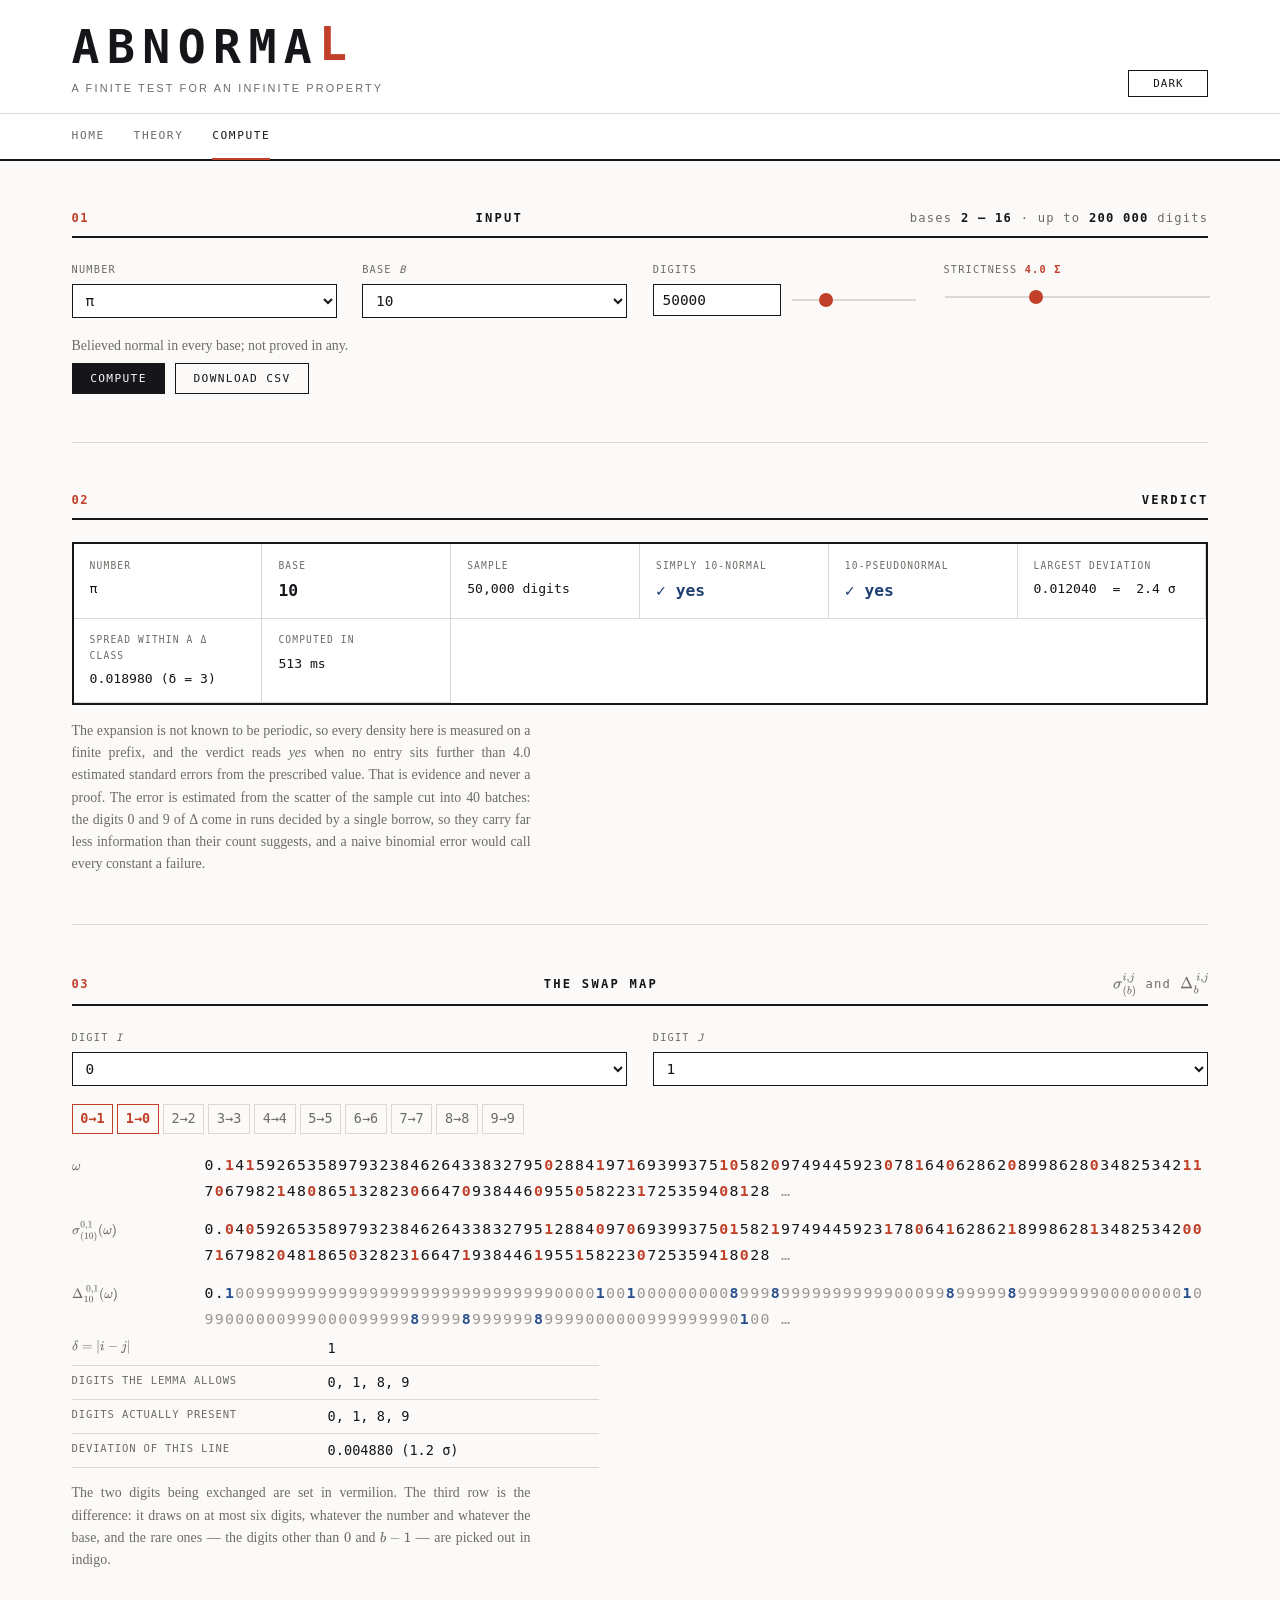
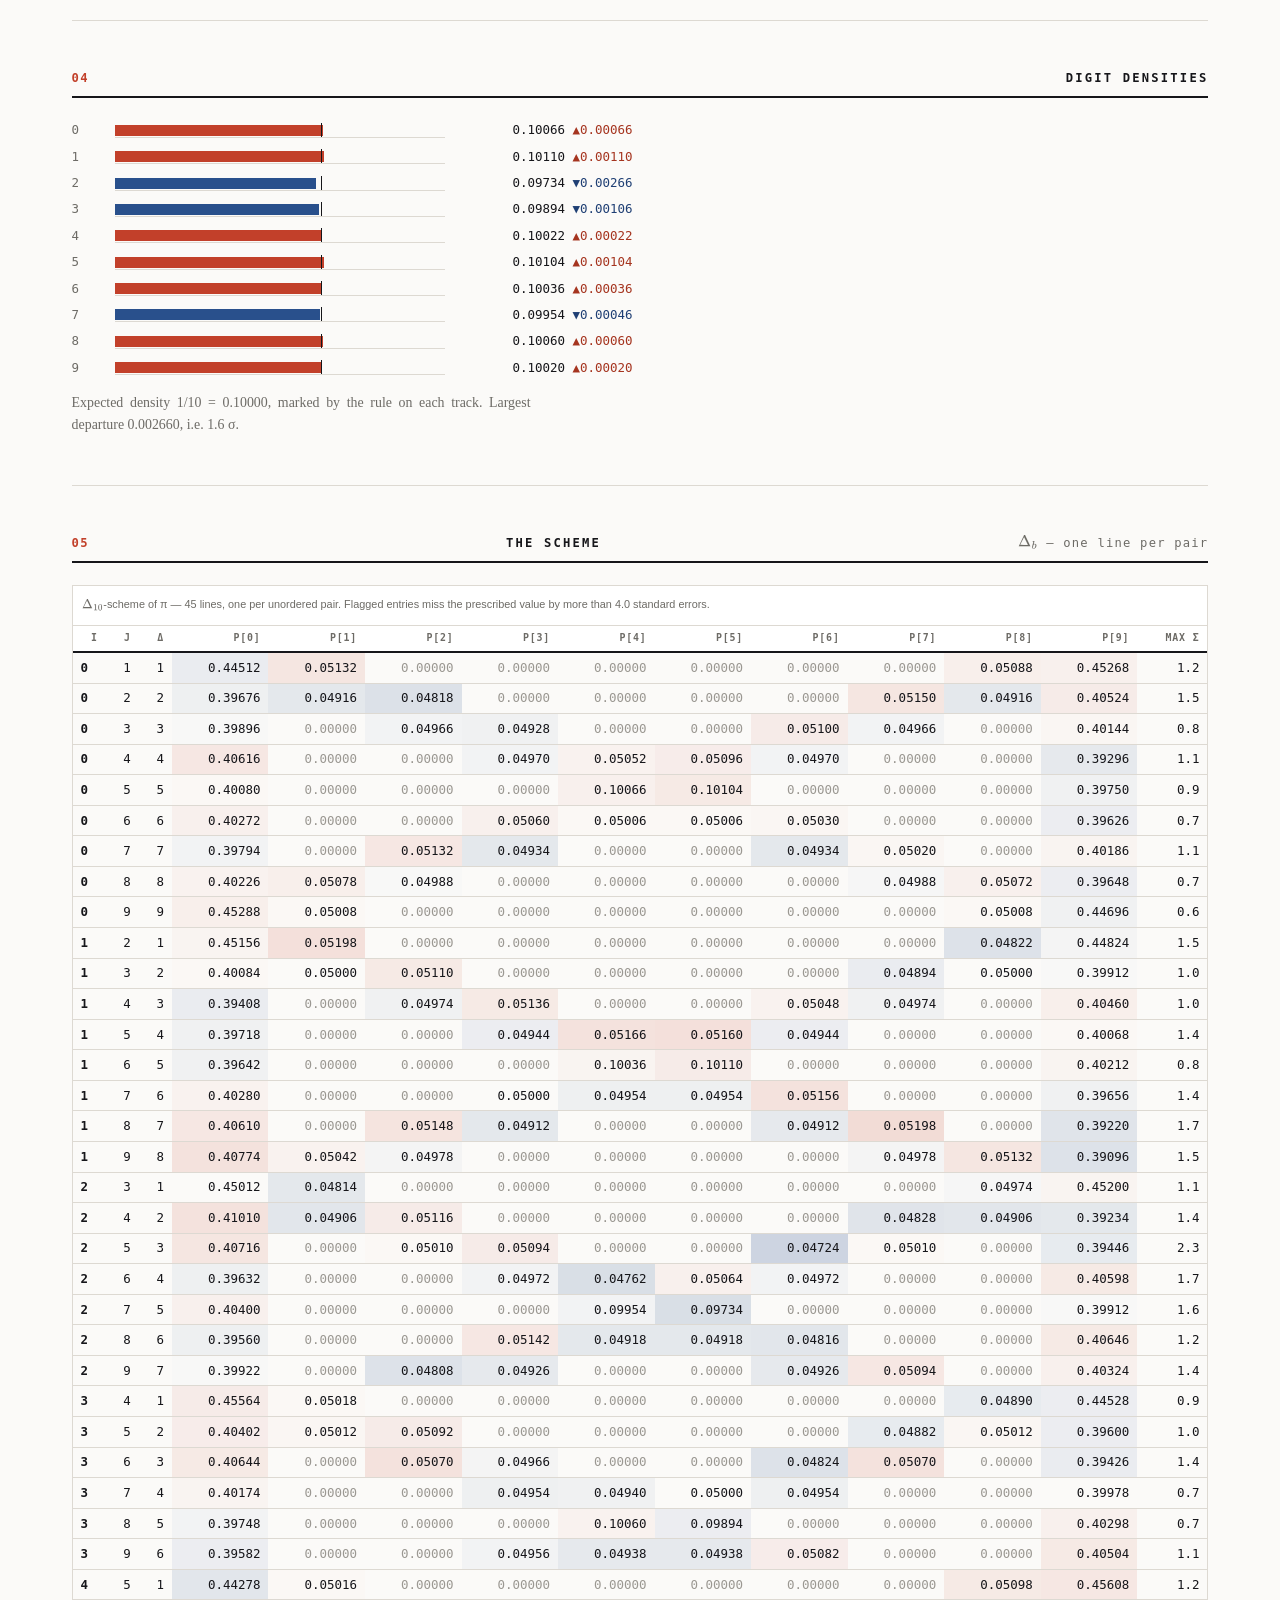
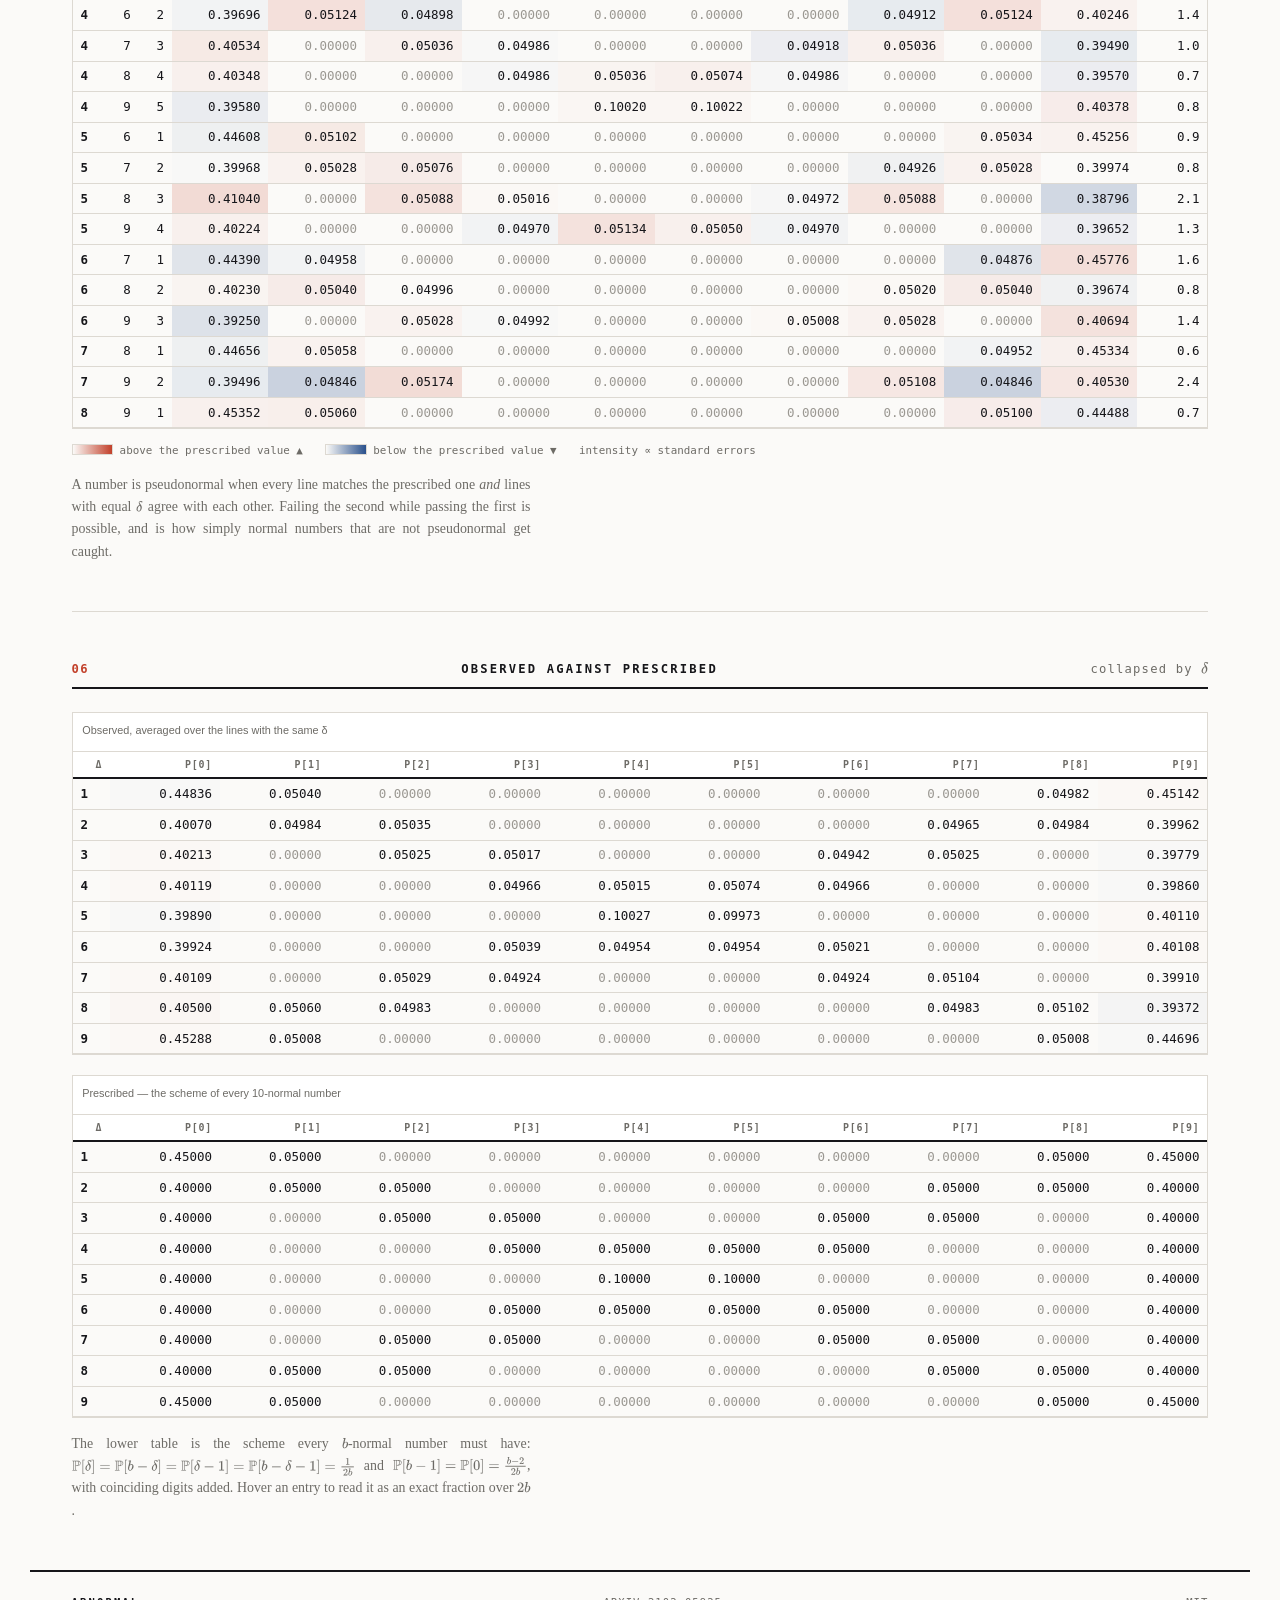
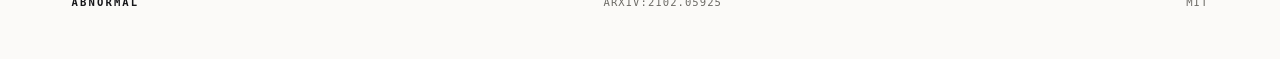
==== compute.html @ 96e655c1 "ABNORMAL: pseudonormality calculator" ====
<!doctype html>
<html lang="en" data-theme="light">
<head>
<meta charset="utf-8">
<meta name="viewport" content="width=device-width, initial-scale=1">
<title>ABNORMAL — compute</title>
<meta name="description" content="Compute the swap map, the digit densities and the full Δ_b-scheme of a real number in any base from 2 to 16, up to 200000 digits.">
<link rel="icon" href="data:image/svg+xml;utf8,<svg xmlns='http://www.w3.org/2000/svg' viewBox='0 0 64 64'><rect width='64' height='64' fill='%2316161a'/><path d='M32 13 L52 51 H12 Z' fill='none' stroke='%23c2402a' stroke-width='4' stroke-linejoin='round'/><circle cx='24' cy='42' r='3.6' fill='%23fbfaf8'/><circle cx='40' cy='42' r='3.6' fill='%23fbfaf8'/></svg>">
<link rel="stylesheet" href="assets/css/abnormal.css">
<script>document.documentElement.dataset.theme = (function(){try{return localStorage.getItem('abnormal-theme')||'light'}catch(e){return 'light'}})();</script>
<script>
  window.MathJax = {
    tex: { inlineMath: [['\\(', '\\)']], displayMath: [['\\[', '\\]']] },
    svg: { fontCache: 'global' },
    options: { menuOptions: { settings: { inTabOrder: false } } },
  };
</script>
</head>
<body class="page-compute">

<header class="masthead">
  <div class="masthead-inner">
    <div class="brand">
      <h1 class="wordmark" data-mark="7"><a href="index.html">ABNORMAL</a></h1>
      <p class="expand">a finite test for an infinite property</p>
    </div>
    <div class="toggles">
      <button id="themeBtn" class="toggle" type="button">dark</button>
    </div>
  </div>
  <nav class="nav">
    <div class="nav-inner">
      <a href="index.html">Home</a>
      <a href="theory.html">Theory</a>
      <a href="compute.html">Compute</a>
    </div>
  </nav>
</header>

<main>

  <section class="block">
    <h2 data-n="01">Input <span class="tag">bases <b>2 – 16</b> · up to <b>200 000</b> digits</span></h2>

    <div class="controls">
      <div class="ctrl">
        <label for="source">Number</label>
        <select id="source"></select>
      </div>
      <div class="ctrl">
        <label for="base">Base <i>b</i></label>
        <select id="base"></select>
      </div>
      <div class="ctrl">
        <label for="digits">Digits</label>
        <div class="inline">
          <input type="number" id="digits" value="50000" min="200" max="200000" step="1000">
          <input type="range" id="digitsSlider" class="slider" min="1000" max="200000" step="1000" value="50000">
        </div>
      </div>
      <div class="ctrl">
        <label for="zmax">Strictness <span class="echo" id="zEcho"></span></label>
        <input type="range" id="zmax" class="slider" min="4" max="16" step="1" value="8">
      </div>
    </div>

    <div class="controls" id="customWrap" hidden>
      <div class="ctrl">
        <label for="customKind">Custom input</label>
        <select id="customKind">
          <option value="rational">Fraction p/q</option>
          <option value="digits">Digit string</option>
        </select>
      </div>
      <div class="ctrl span2">
        <label for="customText">Value</label>
        <textarea id="customText" spellcheck="false"></textarea>
      </div>
      <div class="ctrl" id="cyclicWrap" hidden>
        <label for="customCyclic">Repeating</label>
        <div class="inline">
          <input type="checkbox" id="customCyclic" style="width:auto">
          <span class="help" style="margin:0">treat the string as one period — makes the answer exact</span>
        </div>
      </div>
    </div>

    <p class="help" id="sourceNote"></p>

    <div class="row-actions">
      <button class="btn" id="run" type="button">compute</button>
      <button class="btn ghost" id="csv" type="button">download csv</button>
    </div>

    <p class="notice" id="notice"></p>
  </section>

  <div id="results" hidden>

    <section class="block">
      <h2 data-n="02">Verdict</h2>
      <div class="verdict" id="verdict"></div>
      <p class="help" id="verdictNote"></p>
    </section>

    <section class="block">
      <h2 data-n="03">The swap map <span class="tag">\(\sigma^{i,j}_{(b)}\) and \(\Delta_b^{\,i,j}\)</span></h2>
      <div class="controls">
        <div class="ctrl">
          <label for="pairI">Digit <i>i</i></label>
          <select id="pairI"></select>
        </div>
        <div class="ctrl">
          <label for="pairJ">Digit <i>j</i></label>
          <select id="pairJ"></select>
        </div>
      </div>
      <div class="permrow" id="perm"></div>
      <div class="strips" id="strips"></div>
      <div id="swapMeta"></div>
      <p class="help">The two digits being exchanged are set in vermilion. The third row is the difference: it draws on at most six digits, whatever the number and whatever the base, and the rare ones — the digits other than \(0\) and \(b-1\) — are picked out in indigo.</p>
    </section>

    <section class="block">
      <h2 data-n="04">Digit densities</h2>
      <div class="bars" id="bars"></div>
      <p class="help" id="freqNote"></p>
    </section>

    <section class="block">
      <h2 data-n="05">The scheme <span class="tag">\(\Delta_b\) — one line per pair</span></h2>
      <div class="tablewrap"><table class="grid" id="schemeTable"></table></div>
      <div class="legend">
        <span><span class="swatch hot"></span>above the prescribed value ▲</span>
        <span><span class="swatch cool"></span>below the prescribed value ▼</span>
        <span>intensity ∝ standard errors</span>
      </div>
      <p class="help">A number is pseudonormal when every line matches the prescribed one <em>and</em> lines with equal \(\delta\) agree with each other. Failing the second while passing the first is possible, and is how simply normal numbers that are not pseudonormal get caught.</p>
    </section>

    <section class="block">
      <h2 data-n="06">Observed against prescribed <span class="tag">collapsed by \(\delta\)</span></h2>
      <div class="tablewrap"><table class="grid" id="deltaObs"></table></div>
      <div class="tablewrap" style="margin-top:1.2rem"><table class="grid" id="deltaExp"></table></div>
      <p class="help">The lower table is the scheme every \(b\)-normal number must have: \(\mathbb{P}[\delta] = \mathbb{P}[b-\delta] = \mathbb{P}[\delta-1] = \mathbb{P}[b-\delta-1] = \tfrac{1}{2b}\) and \(\mathbb{P}[b-1] = \mathbb{P}[0] = \tfrac{b-2}{2b}\), with coinciding digits added. Hover an entry to read it as an exact fraction over \(2b\).</p>
    </section>

  </div>

</main>

<footer>
  <span class="fmark">ABNORMAL</span>
  <span><a href="https://arxiv.org/abs/2102.05925">arXiv:2102.05925</a></span>
  <span>MIT</span>
</footer>

<script src="assets/js/shell.js"></script>
<script id="MathJax-script" src="assets/vendor/tex-svg.js"></script>
<script src="assets/js/bignum.js"></script>
<script src="assets/js/library.js"></script>
<script src="assets/js/scheme.js"></script>
<script src="assets/js/compute.js"></script>
</body>
</html>
---- assets/css/abnormal.css ----
/* ABNORMAL — a numerical laboratory sheet.

   The page is built around numerals rather than around prose: tabular figures,
   ruled grids, section numbers set in the margin, and data that is meant to be
   read across a row. Prose is justified and hyphenated, the way a printed
   mathematics paper is, and the formulas are set by MathJax in Computer Modern
   so they match the paper the site implements.

   Colour carries exactly one meaning and never decorates:

       vermilion   the measured value sits ABOVE the prescribed one
       indigo      the measured value sits BELOW the prescribed one

   Intensity tracks how far above or below, in standard errors. Because a
   dichromat cannot be asked to tell warm from cool, every statement colour
   makes is repeated in a second channel — a caret, a rule weight, a bold face.
   Nothing on this site is legible only in colour.

   Two palettes, light and dark, and nothing is fetched at runtime. */

:root[data-theme='light'] {
  --paper:  #fbfaf8;
  --sheet:  #ffffff;
  --ink:    #16161a;
  --mid:    #6d6b66;
  --faint:  #9b9892;
  --hair:   #ddd9d2;
  --rule:   #16161a;
  --wash:   #f2efe9;
  --hot:    #c2402a;
  --cool:   #29508c;
  --hot-ink:  #a5341f;
  --cool-ink: #1f3f74;
}

:root[data-theme='dark'] {
  --paper:  #101115;
  --sheet:  #16171c;
  --ink:    #e9e7e2;
  --mid:    #918e88;
  --faint:  #6a6862;
  --hair:   #2b2c33;
  --rule:   #e9e7e2;
  --wash:   #1b1c22;
  --hot:    #e2694a;
  --cool:   #7ba0dd;
  --hot-ink:  #f08d70;
  --cool-ink: #9db9e8;
}

:root {
  --serif: 'Iowan Old Style', 'Palatino Linotype', Palatino, 'Book Antiqua', Georgia, serif;
  --sans: 'Helvetica Neue', Helvetica, Arial, system-ui, sans-serif;
  --mono: ui-monospace, 'Cascadia Mono', 'SF Mono', 'DejaVu Sans Mono', Menlo, Consolas, monospace;
  --measure: 66ch;
  --gutter: clamp(1rem, 3.5vw, 2.6rem);
  --frame: 1220px;
}

* { box-sizing: border-box; }
html { -webkit-text-size-adjust: 100%; }
/* several blocks below are grids, and a bare display:grid would defeat the
   hidden attribute the calculator toggles panels with */
[hidden] { display: none !important; }

body {
  margin: 0;
  background: var(--paper);
  color: var(--ink);
  font: 17px/1.6 var(--serif);
  -webkit-font-smoothing: antialiased;
  font-variant-numeric: tabular-nums;
  /* a thirty-two digit period quoted in a sentence is one unbreakable word,
     and on a narrow screen it would otherwise widen the whole page */
  overflow-wrap: break-word;
}

::selection { background: var(--ink); color: var(--paper); }

/* ---------- masthead ---------- */

.masthead {
  border-bottom: 2px solid var(--rule);
  background: var(--sheet);
}
.masthead-inner {
  max-width: var(--frame);
  margin: 0 auto;
  padding: 1.5rem var(--gutter) 1rem;
  display: flex;
  align-items: flex-end;
  justify-content: space-between;
  gap: 1.4rem;
  flex-wrap: wrap;
}
.wordmark a { color: inherit; text-decoration: none; }
.wordmark {
  font-family: var(--mono);
  font-size: clamp(1.5rem, 6vw, 2.9rem);
  font-weight: 600;
  letter-spacing: 0.16em;
  line-height: 1;
  margin: 0;
}
.wordmark .ltr {
  display: inline-block;
  color: inherit;
  transition: color 160ms linear, transform 160ms ease;
}
/* One letter per page is set in vermilion — the site's own index of where you
   are, costing no extra ink and no extra widget. On load the colour rolls
   through the word like an odometer wheel and settles on that letter. */
.wordmark .ltr.neg { color: var(--hot); transform: translateY(-0.06em); }
@media (prefers-reduced-motion: reduce) {
  .wordmark .ltr { transition: none; transform: none; }
  .wordmark .ltr.neg { transform: none; }
}
.expand {
  font-family: var(--sans);
  font-size: clamp(0.56rem, 1.3vw, 0.68rem);
  letter-spacing: 0.2em;
  text-transform: uppercase;
  color: var(--mid);
  margin: 0.6rem 0 0;
}

.toggles { display: flex; gap: 0.5rem; }
.toggle {
  font-family: var(--mono);
  font-size: 0.68rem;
  letter-spacing: 0.1em;
  text-transform: uppercase;
  background: transparent;
  color: var(--ink);
  border: 1px solid var(--ink);
  padding: 0.4rem 0.8rem;
  cursor: pointer;
  min-width: 5rem;
}
.toggle:hover { background: var(--ink); color: var(--paper); }

.nav { border-top: 1px solid var(--hair); background: var(--sheet); }
.nav-inner {
  max-width: var(--frame);
  margin: 0 auto;
  padding: 0 var(--gutter);
  display: flex;
  gap: 1.8rem;
  flex-wrap: wrap;
}
.nav a {
  font-family: var(--mono);
  font-size: 0.7rem;
  letter-spacing: 0.14em;
  text-transform: uppercase;
  color: var(--mid);
  text-decoration: none;
  padding: 0.8rem 0;
  border-bottom: 2px solid transparent;
  margin-bottom: -1px;
}
.nav a:hover { color: var(--ink); }
.nav a.active { color: var(--ink); border-bottom-color: var(--hot); }

/* ---------- hero ---------- */

.hero {
  max-width: var(--frame);
  margin: 0 auto;
  padding: clamp(1.4rem, 4vw, 2.6rem) var(--gutter) 0;
}

.hero-rows {
  border-top: 1px solid var(--hair);
  border-bottom: 1px solid var(--hair);
  padding: 1rem 0;
  display: flex;
  flex-direction: column;
  gap: 0.85rem;
  cursor: pointer;
}
.hrow { display: grid; grid-template-columns: var(--labelw, 116px) 1fr; align-items: start; gap: 0.6rem; }
.hlabel {
  font-size: 0.86rem;
  color: var(--mid);
  text-align: right;
  padding-top: 0.1em;
  line-height: 1.5;
}
.hlabel mjx-container { margin: 0 !important; }
.hdigits {
  font-family: var(--mono);
  font-size: clamp(0.62rem, 1.5vw, 0.92rem);
  line-height: 1.62;
  letter-spacing: 0.14em;
  word-break: break-all;
  color: var(--ink);
}
/* Every digit is its own element so the arrival can be staggered and the two
   swapped symbols can be picked out and moved. Opacity and transform only:
   both are compositor properties, so six hundred of them cost nothing. */
.hdigits b {
  display: inline-block;
  font-weight: 400;
  opacity: 0;
  transform: translateY(0.3em);
  transition: opacity 260ms ease, transform 260ms ease, color 260ms ease;
}
.hdigits b.in { opacity: 1; transform: none; }
.hdigits b.sw { color: var(--hot); font-weight: 700; }
.hdigits b.hi { color: var(--cool); font-weight: 700; }
.hdigits b.lo { color: var(--faint); }
/* the lift-and-land of a swapped digit */
.hdigits b.moved { animation: swaplift 620ms cubic-bezier(.4, 0, .2, 1) both; }
@keyframes swaplift {
  0%   { transform: translateY(0); }
  38%  { transform: translateY(-0.55em) scale(1.18); }
  100% { transform: translateY(0) scale(1); }
}

.hero-caption {
  font-family: var(--sans);
  font-size: 0.64rem;
  letter-spacing: 0.18em;
  text-transform: uppercase;
  color: var(--mid);
  margin: 0.9rem 0 0;
  display: flex;
  gap: 1.4rem;
  flex-wrap: wrap;
}
.hero-caption b { color: var(--ink); font-weight: 700; }
.hero-caption .key { display: inline-block; width: 0.62rem; height: 0.62rem; margin-right: 0.35rem; }
.hero-caption .key.hot { background: var(--hot); }
.hero-caption .key.cool { background: var(--cool); }

@media (max-width: 560px) {
  .hrow { grid-template-columns: 1fr; gap: 0.1rem; }
  .hlabel { text-align: left; }
}

@media (prefers-reduced-motion: reduce) {
  .hdigits b { transition: none; opacity: 1; transform: none; }
  .hdigits b.moved { animation: none; }
  .hero-rows { cursor: default; }
}

.lede {
  max-width: var(--frame);
  margin: 0 auto;
  padding: clamp(1.6rem, 5vw, 2.8rem) var(--gutter) clamp(1.8rem, 5vw, 3rem);
  border-bottom: 2px solid var(--rule);
  display: grid;
  grid-template-columns: repeat(auto-fit, minmax(min(300px, 100%), 1fr));
  gap: 1.4rem 3rem;
  align-items: start;
}
.lede-1 {
  font-size: clamp(1.3rem, 2.9vw, 1.95rem);
  line-height: 1.24;
  margin: 0;
  max-width: 22ch;
  font-weight: 400;
  text-align: left;
}
.lede-1 em { font-style: italic; color: var(--hot); }
.lede-2 { color: var(--mid); margin: 0; max-width: var(--measure); }

/* ---------- blocks ---------- */

main {
  max-width: var(--frame);
  margin: 0 auto;
  padding: 0 var(--gutter);
}

.block { padding: clamp(2rem, 5vw, 3rem) 0; border-bottom: 1px solid var(--hair); }
.block:last-child { border-bottom: 0; }

.block > h2 {
  font-family: var(--mono);
  font-size: 0.76rem;
  font-weight: 700;
  letter-spacing: 0.18em;
  text-transform: uppercase;
  margin: 0 0 1.4rem;
  padding-bottom: 0.5rem;
  border-bottom: 2px solid var(--rule);
  display: flex;
  justify-content: space-between;
  align-items: baseline;
  gap: 1rem;
  flex-wrap: wrap;
}
/* the section number, set in the margin like a paragraph mark */
.block > h2::before {
  content: attr(data-n) ' ';
  color: var(--hot);
  font-weight: 700;
  letter-spacing: 0.1em;
}
.tag { font-weight: 400; letter-spacing: 0.1em; color: var(--mid); text-transform: none; }
.tag b { color: var(--ink); font-weight: 700; }

h3 {
  font-family: var(--mono);
  font-size: 0.74rem;
  font-weight: 700;
  letter-spacing: 0.12em;
  text-transform: uppercase;
  margin: 1.9rem 0 0.6rem;
}

p, .lead, ul.plain li {
  max-width: var(--measure);
  text-align: justify;
  hyphens: auto;
  -webkit-hyphens: auto;
}
.lead { margin: 0 0 1.1rem; }
.help {
  color: var(--mid);
  font-size: 0.87rem;
  max-width: var(--measure);
  margin: 0.9rem 0 0;
  text-align: justify;
  hyphens: auto;
}
.aside {
  color: var(--mid);
  font-size: 0.87rem;
  border-left: 2px solid var(--cool);
  padding-left: 1rem;
  margin: 1.2rem 0 0;
  max-width: var(--measure);
}
.dim { color: var(--mid); }
a { color: inherit; text-decoration-color: var(--hot); text-decoration-thickness: 1px; text-underline-offset: 2px; }
a:hover { color: var(--hot); }

code, .mono {
  font-family: var(--mono);
  font-size: 0.86em;
  font-variant-numeric: tabular-nums;
}
code {
  background: var(--wash);
  padding: 0.08em 0.34em;
  border: 1px solid var(--hair);
}

ul.plain { padding-left: 1.2rem; }
ul.plain li { margin: 0.35rem 0; }

/* ---------- formulas ---------- */

/* MathJax draws in currentColor, so the display inherits the palette and needs
   nothing but room to breathe and a way out when a line is too wide. */
mjx-container[display='true'] { margin: 1.15rem 0 !important; }
mjx-container { overflow-x: auto; overflow-y: hidden; max-width: 100%; }
.eqbox {
  border-left: 2px solid var(--hair);
  padding: 0.1rem 0 0.1rem 1.1rem;
  margin: 1.2rem 0;
  max-width: var(--measure);
}

/* ---------- statements ---------- */

.thm {
  border: 1px solid var(--hair);
  border-left: 3px solid var(--cool);
  background: var(--sheet);
  padding: 1rem 1.2rem;
  margin: 1.4rem 0;
  max-width: var(--measure);
}
.thm.hot { border-left-color: var(--hot); }
.thm .head {
  font-family: var(--mono);
  font-size: 0.66rem;
  font-weight: 700;
  letter-spacing: 0.14em;
  text-transform: uppercase;
  display: block;
  margin-bottom: 0.5rem;
  color: var(--cool-ink);
}
.thm.hot .head { color: var(--hot-ink); }
.thm p { margin: 0.5rem 0 0; }
.thm p:first-of-type { margin-top: 0; }

/* ---------- doors ---------- */

.doors { display: grid; grid-template-columns: repeat(auto-fit, minmax(min(280px, 100%), 1fr)); gap: 1.2rem; }
.door {
  border: 1px solid var(--ink);
  background: var(--sheet);
  padding: 1.2rem 1.3rem 1.1rem;
  text-decoration: none;
  color: inherit;
  display: flex;
  flex-direction: column;
  gap: 0.45rem;
}
.door:hover { border-color: var(--hot); color: inherit; }
.door:hover .door-go { color: var(--hot); }
.door-num { font-family: var(--mono); font-size: 0.72rem; letter-spacing: 0.12em; color: var(--hot); font-weight: 700; }
.door h2 {
  font-family: var(--mono);
  font-size: 0.88rem;
  font-weight: 700;
  letter-spacing: 0.14em;
  text-transform: uppercase;
  margin: 0;
}
.door p { margin: 0; font-size: 0.93rem; max-width: none; text-align: left; }
.door-go { font-family: var(--mono); font-size: 0.66rem; letter-spacing: 0.14em; text-transform: uppercase; color: var(--mid); margin-top: 0.5rem; }

.triptych { display: grid; grid-template-columns: repeat(auto-fit, minmax(min(250px, 100%), 1fr)); gap: 1.4rem 2.2rem; margin-top: 1.8rem; }
.triptych article { border-top: 2px solid var(--rule); padding-top: 0.9rem; }
.triptych h3 { margin-top: 0; }
.triptych p { font-size: 0.93rem; margin: 0; max-width: none; }

.colophon { display: grid; grid-template-columns: auto 1fr; gap: 0.5rem 1.6rem; max-width: var(--measure); }
.colophon dt { font-family: var(--mono); font-size: 0.64rem; letter-spacing: 0.12em; text-transform: uppercase; color: var(--mid); padding-top: 0.3em; }
.colophon dd { margin: 0; font-size: 0.93rem; text-align: justify; hyphens: auto; }

/* ---------- controls ---------- */

.controls { display: grid; grid-template-columns: repeat(auto-fit, minmax(min(230px, 100%), 1fr)); gap: 1rem 1.6rem; margin-bottom: 1.1rem; }
.ctrl { display: flex; flex-direction: column; gap: 0.4rem; min-width: 0; }
.ctrl.span2 { grid-column: span 2; }
.ctrl label {
  font-family: var(--mono);
  font-size: 0.64rem;
  letter-spacing: 0.12em;
  text-transform: uppercase;
  color: var(--mid);
}
.echo { color: var(--hot); font-weight: 700; }
.inline { display: flex; gap: 0.55rem; align-items: center; flex-wrap: wrap; }
.inline .slider { flex: 1 1 7rem; min-width: 0; }
.row-actions { display: flex; gap: 0.6rem; flex-wrap: wrap; align-items: center; margin-top: 0.3rem; }

select, input[type='text'], input[type='number'], textarea {
  font-family: var(--mono);
  font-size: 0.9rem;
  background: var(--sheet);
  color: var(--ink);
  border: 1px solid var(--ink);
  border-radius: 0;
  padding: 0.45rem 0.55rem;
  width: 100%;
}
textarea { resize: vertical; min-height: 4.2rem; line-height: 1.5; }
input[type='number'] { width: 8rem; min-width: 5.5rem; flex: 0 1 auto; }
select:focus-visible, input:focus-visible, textarea:focus-visible,
.btn:focus-visible, .toggle:focus-visible { outline: 2px solid var(--hot); outline-offset: 2px; }

.slider { -webkit-appearance: none; appearance: none; width: 100%; height: 1.4rem; background: transparent; cursor: pointer; }
.slider::-webkit-slider-runnable-track { height: 2px; background: var(--hair); }
.slider::-moz-range-track { height: 2px; background: var(--hair); }
.slider::-webkit-slider-thumb {
  -webkit-appearance: none; appearance: none;
  width: 14px; height: 14px; margin-top: -6px;
  background: var(--hot); border: 0; border-radius: 50%;
}
.slider::-moz-range-thumb { width: 13px; height: 13px; background: var(--hot); border: 0; border-radius: 50%; }

.btn {
  font-family: var(--mono);
  font-size: 0.7rem;
  letter-spacing: 0.12em;
  text-transform: uppercase;
  background: var(--ink);
  color: var(--paper);
  border: 1px solid var(--ink);
  padding: 0.5rem 1.1rem;
  cursor: pointer;
  white-space: nowrap;
}
.btn:hover { background: var(--hot); border-color: var(--hot); color: #fff; }
.btn.ghost { background: transparent; color: var(--ink); }
.btn.ghost:hover { background: var(--hot); border-color: var(--hot); color: #fff; }
.btn[disabled] { opacity: 0.5; cursor: default; }
.btn[disabled]:hover { background: var(--ink); border-color: var(--ink); color: var(--paper); }

.notice:empty { display: none; }
.notice {
  font-size: 0.89rem;
  border: 1px solid var(--hot);
  border-left-width: 5px;
  background: var(--sheet);
  padding: 0.65rem 0.85rem;
  margin: 0.8rem 0 0;
  max-width: var(--measure);
  text-align: left;
}

/* ---------- verdict ---------- */

.verdict {
  border: 2px solid var(--rule);
  background: var(--sheet);
  display: grid;
  grid-template-columns: repeat(auto-fit, minmax(min(170px, 100%), 1fr));
}
.verdict .cell {
  display: flex;
  flex-direction: column;
  gap: 0.3rem;
  padding: 0.85rem 1rem;
  border-right: 1px solid var(--hair);
  border-bottom: 1px solid var(--hair);
  min-width: 0;
}
.verdict .k { font-family: var(--mono); font-size: 0.6rem; letter-spacing: 0.12em; text-transform: uppercase; color: var(--mid); }
.verdict .v { font-family: var(--mono); font-size: 1.02rem; font-weight: 700; overflow-wrap: anywhere; }
.verdict .v.yes { color: var(--cool-ink); }
.verdict .v.no { color: var(--hot-ink); }
.verdict .v.small { font-size: 0.82rem; font-weight: 400; }
.verdict .v .glyph { font-weight: 700; }

/* ---------- digit strips ---------- */

.strips { display: flex; flex-direction: column; gap: 0.8rem; margin-top: 0.3rem; }
.strip { display: grid; grid-template-columns: 7.5rem 1fr; gap: 0.8rem; align-items: baseline; }
.strip .slabel { font-family: var(--mono); font-size: 0.68rem; color: var(--mid); padding-top: 0.2rem; }
.digits {
  font-family: var(--mono);
  font-size: 0.93rem;
  line-height: 1.72;
  letter-spacing: 0.09em;
  word-break: break-all;
  overflow-wrap: anywhere;
}
.digits .sw { color: var(--hot); font-weight: 700; }
.digits .hi { color: var(--cool); font-weight: 700; }
.digits .lo { color: var(--faint); }
.digits .pt { color: var(--faint); }

.permrow { display: flex; flex-wrap: wrap; gap: 0.25rem; font-family: var(--mono); font-size: 0.84rem; margin: 0.4rem 0 1.2rem; }
.permrow .cellmap { border: 1px solid var(--hair); padding: 0.22rem 0.4rem; min-width: 2.6rem; text-align: center; color: var(--mid); }
.permrow .cellmap.moved { border-color: var(--hot); color: var(--hot); font-weight: 700; }

/* ---------- tables ---------- */

.tablewrap { overflow-x: auto; margin-top: 0.5rem; border: 1px solid var(--hair); }

table.grid { border-collapse: collapse; font-variant-numeric: tabular-nums; width: 100%; }
table.grid th, table.grid td {
  font-family: var(--mono);
  font-size: 0.78rem;
  padding: 0.3rem 0.5rem;
  border-bottom: 1px solid var(--hair);
  text-align: right;
  white-space: nowrap;
}
table.grid thead th {
  font-size: 0.62rem;
  font-weight: 700;
  letter-spacing: 0.08em;
  text-transform: uppercase;
  color: var(--mid);
  border-bottom: 2px solid var(--rule);
  background: var(--sheet);
  position: sticky;
  top: 0;
}
table.grid tbody th { font-weight: 700; text-align: left; color: var(--ink); }
table.grid td.zero { color: var(--faint); }
/* the two directions of a miss, said twice: colour and a caret */
table.grid td.over { color: var(--hot-ink); font-weight: 700; }
table.grid td.under { color: var(--cool-ink); font-weight: 700; }
table.grid tr.bad > th:first-child { box-shadow: inset 3px 0 0 var(--hot); }
table.grid tr:hover td, table.grid tr:hover th { background: var(--wash); }
table.grid caption {
  font-family: var(--sans);
  font-size: 0.68rem;
  color: var(--mid);
  text-align: left;
  padding: 0.6rem 0.6rem 0.7rem;
  caption-side: top;
  border-bottom: 1px solid var(--hair);
  background: var(--sheet);
}

table.kv { width: 100%; border-collapse: collapse; max-width: 62ch; }
table.kv th {
  text-align: left;
  font-family: var(--mono);
  font-size: 0.66rem;
  font-weight: 400;
  letter-spacing: 0.08em;
  text-transform: uppercase;
  color: var(--mid);
  padding: 0.35rem 1.2rem 0.35rem 0;
  width: 16rem;
  vertical-align: baseline;
  border-bottom: 1px solid var(--hair);
}
table.kv td { font-family: var(--mono); font-size: 0.85rem; padding: 0.35rem 0; border-bottom: 1px solid var(--hair); }

.legend {
  display: flex;
  gap: 1.4rem;
  flex-wrap: wrap;
  font-family: var(--mono);
  font-size: 0.68rem;
  color: var(--mid);
  margin-top: 0.8rem;
  align-items: center;
}
.legend .swatch { display: inline-block; width: 2.6rem; height: 0.7rem; vertical-align: -1px; margin-right: 0.4rem; border: 1px solid var(--hair); }
.legend .swatch.hot { background: linear-gradient(to right, transparent, var(--hot)); }
.legend .swatch.cool { background: linear-gradient(to right, transparent, var(--cool)); }

/* ---------- frequency bars ---------- */

.bars { display: flex; flex-direction: column; gap: 0.4rem; max-width: 66ch; }
.barrow {
  display: grid;
  grid-template-columns: 2rem 1fr 11rem;
  gap: 0.7rem;
  align-items: center;
  font-family: var(--mono);
  font-size: 0.78rem;
}
.barrow .lbl { color: var(--mid); }
.bartrack { border-bottom: 1px solid var(--hair); height: 15px; position: relative; }
.barfill { height: 11px; position: absolute; bottom: 1px; background: var(--ink); }
.barfill.over { background: var(--hot); }
.barfill.under { background: var(--cool); }
/* the expected 1/b line */
.bartrack .mark { position: absolute; top: 0; bottom: 0; width: 1px; background: var(--ink); }
.barval { text-align: right; }
.barval .dev { color: var(--mid); }
.barval .dev.over { color: var(--hot-ink); }
.barval .dev.under { color: var(--cool-ink); }

/* ---------- footer ---------- */

footer {
  max-width: var(--frame);
  margin: 0 auto;
  padding: 1.4rem var(--gutter) 3rem;
  border-top: 2px solid var(--rule);
  display: flex;
  justify-content: space-between;
  gap: 1rem;
  flex-wrap: wrap;
  font-family: var(--mono);
  font-size: 0.66rem;
  letter-spacing: 0.1em;
  text-transform: uppercase;
  color: var(--mid);
}
.fmark { color: var(--ink); font-weight: 700; letter-spacing: 0.2em; }
footer a { text-decoration: none; }

@media (max-width: 620px) {
  .strip { grid-template-columns: 1fr; gap: 0.15rem; }
  .barrow { grid-template-columns: 1.6rem 1fr; }
  .barrow .barval { grid-column: 2; text-align: left; }
  .ctrl.span2 { grid-column: span 1; }
  p, .lead, .help, .colophon dd { text-align: left; }
}

@media print {
  .toggles, .nav, .row-actions { display: none; }
  body { font-size: 10.5pt; background: #fff; }
}
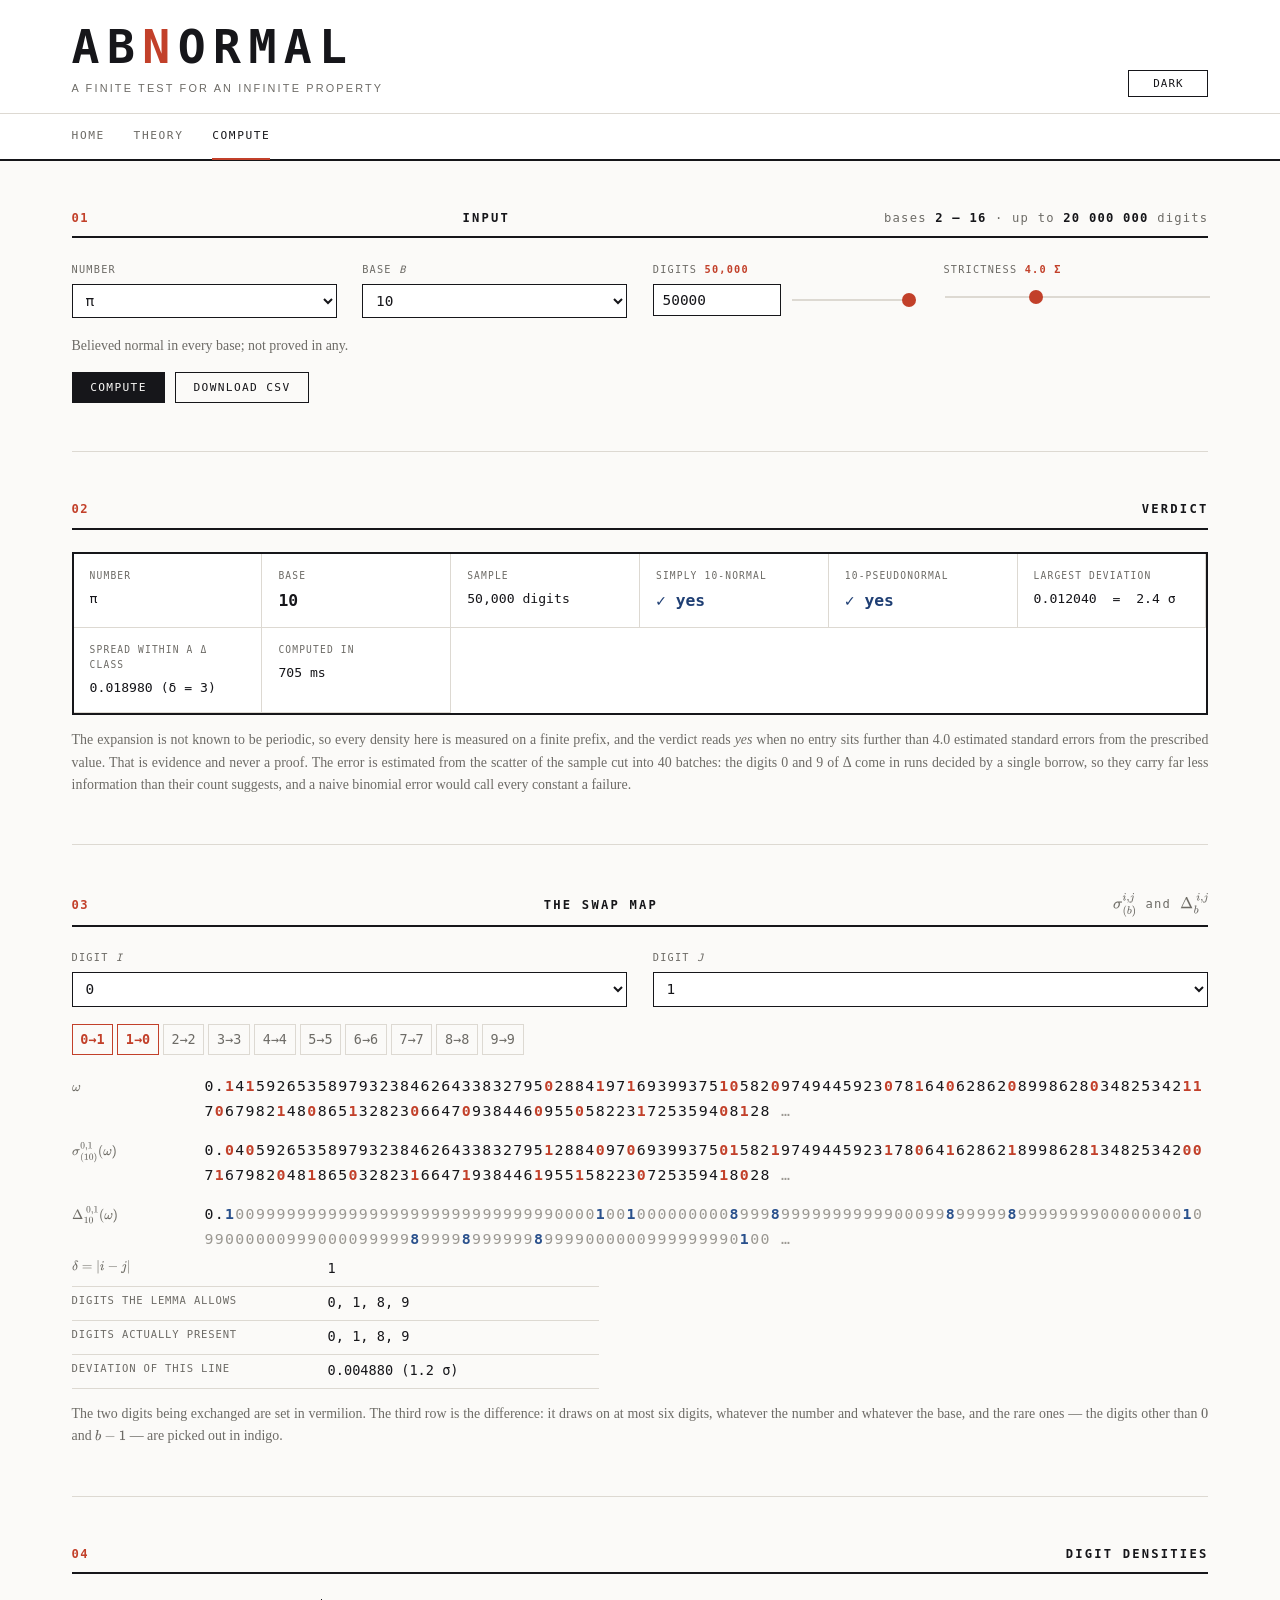
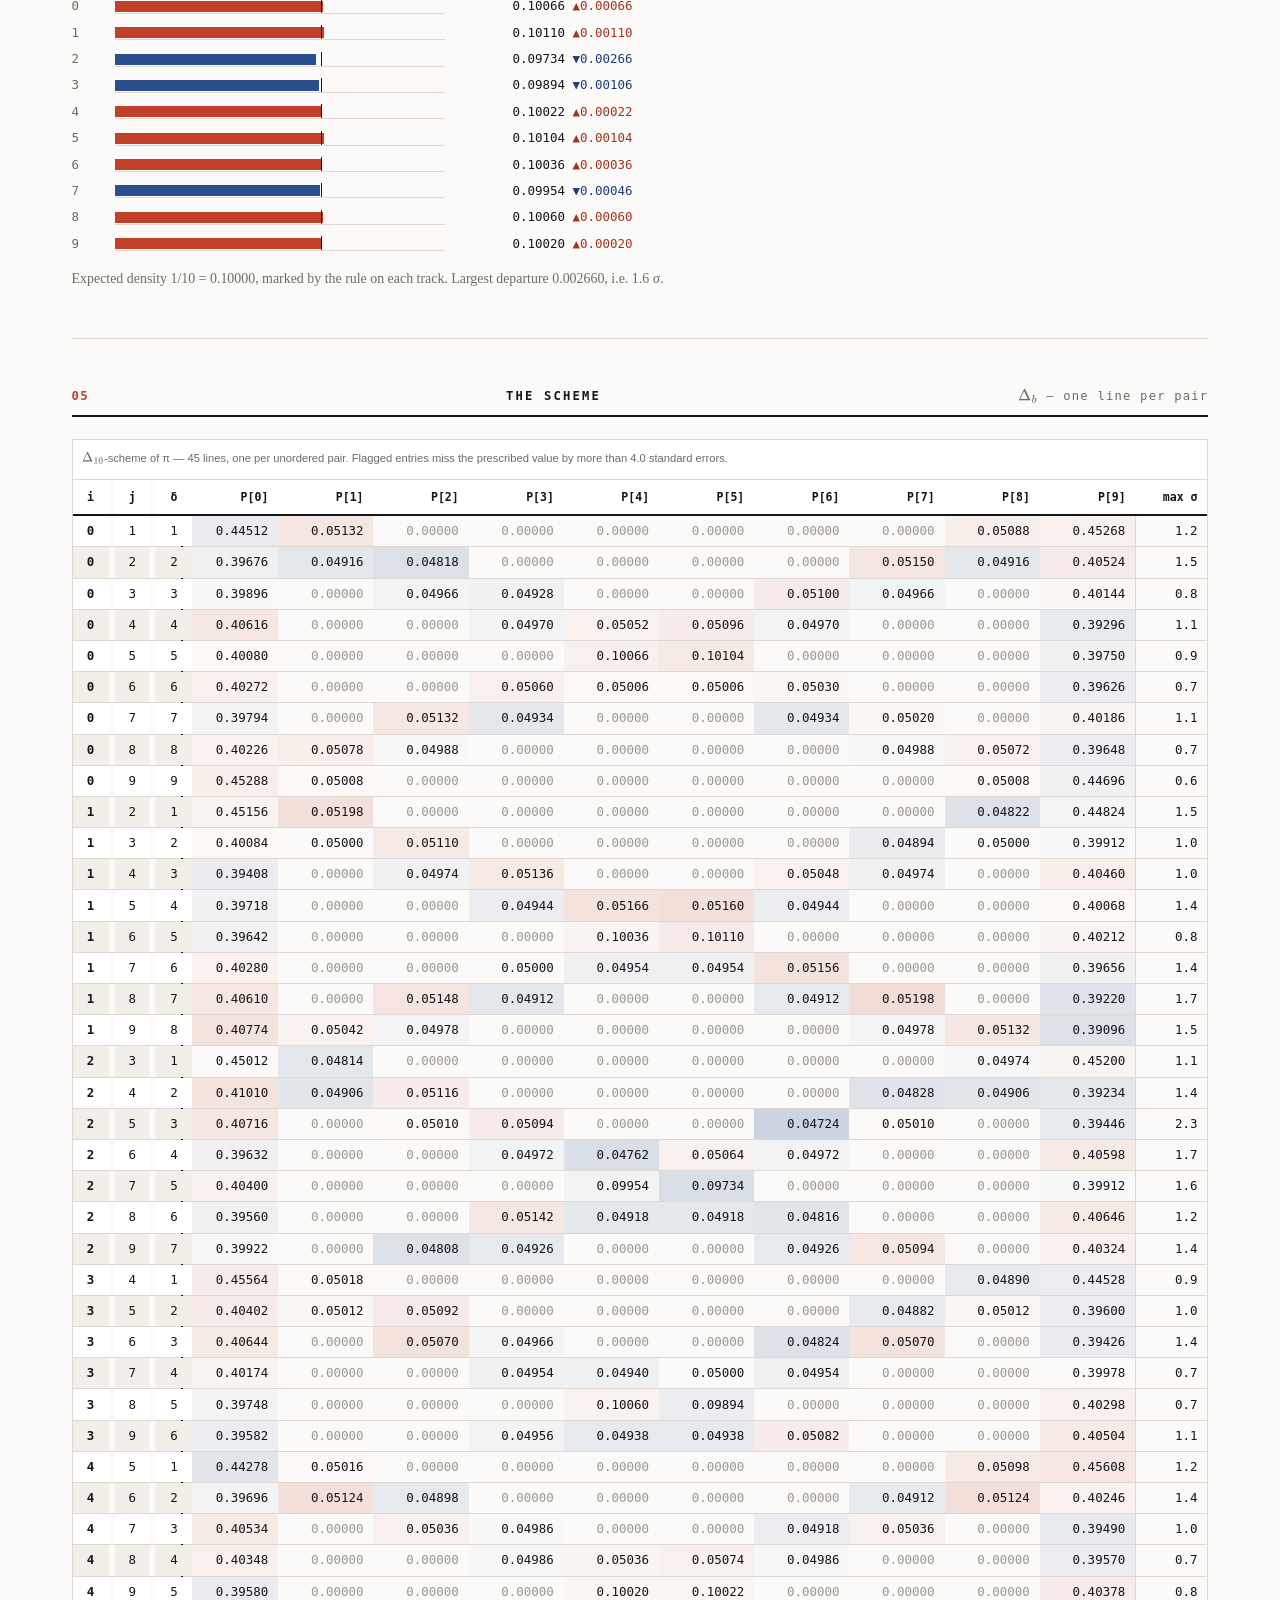
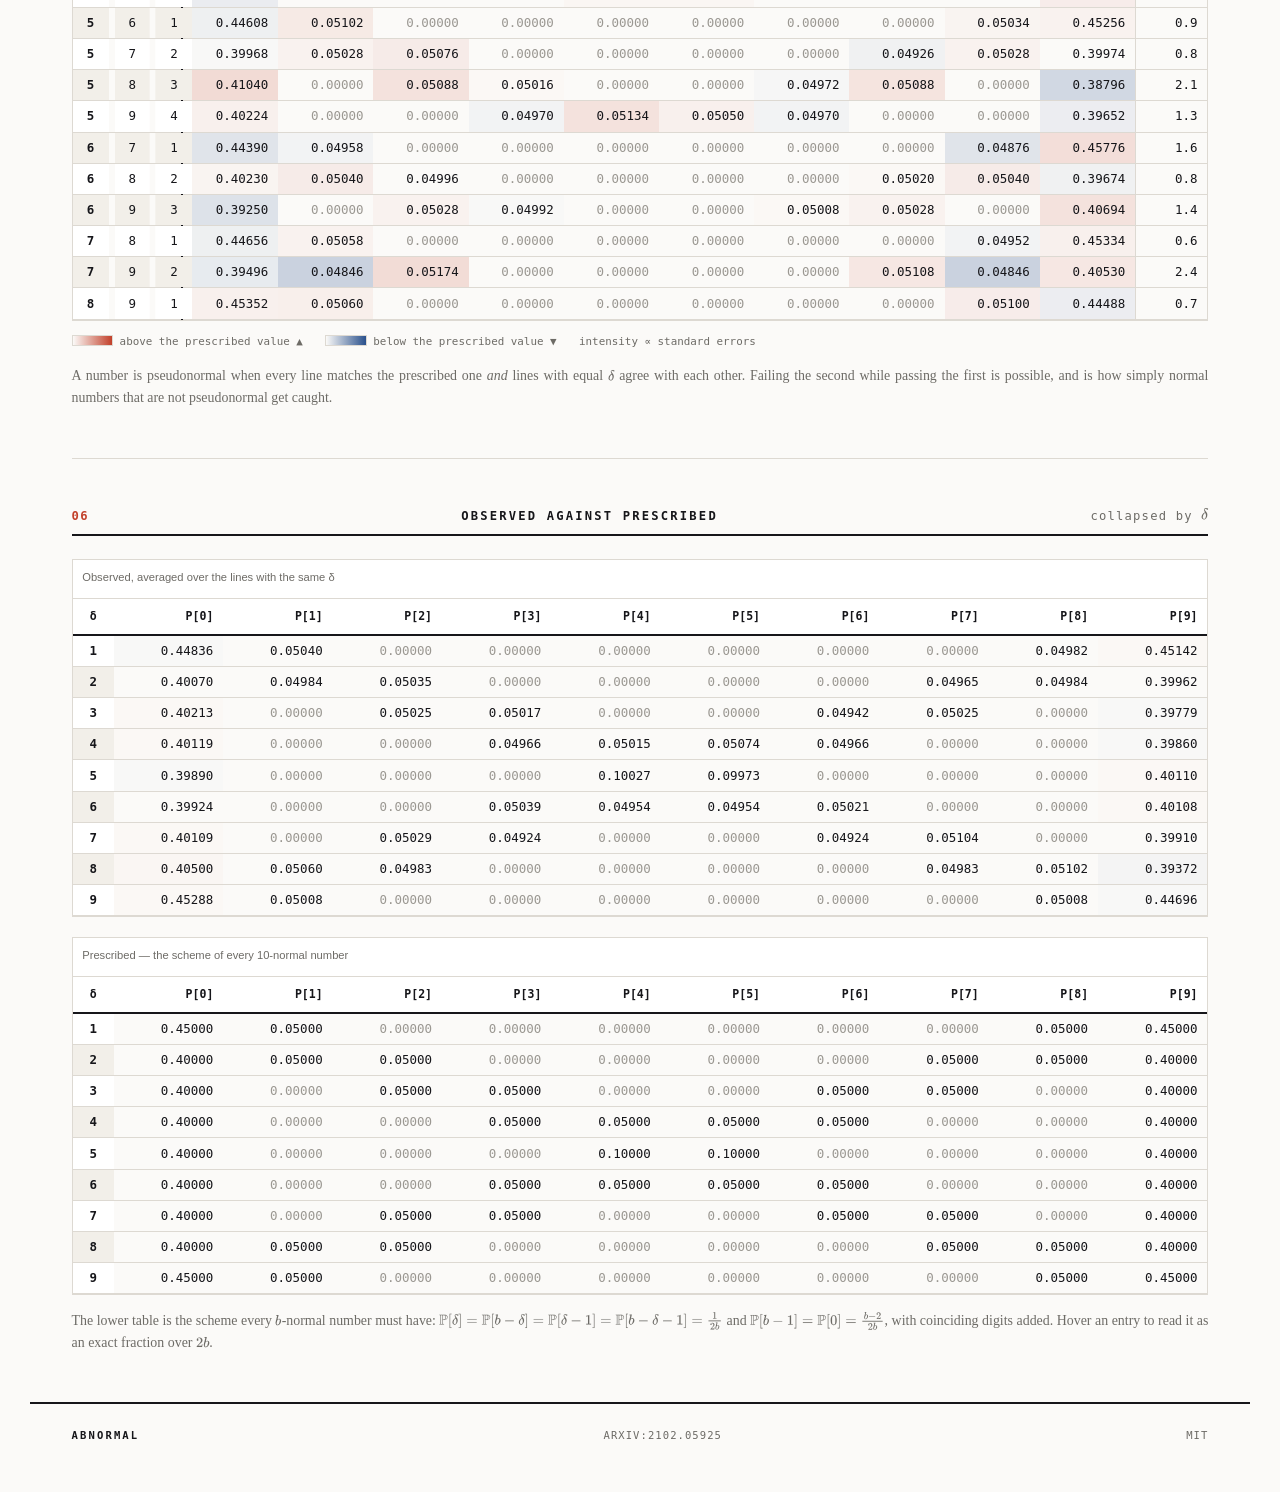
==== commit e5fbcdc4: "20M digits, progress bar, animated swap, custom-first menu, LaTeX labels" ====
--- a/compute.html
+++ b/compute.html
@@ -21,7 +21,7 @@
 <header class="masthead">
   <div class="masthead-inner">
     <div class="brand">
-      <h1 class="wordmark" data-mark="7"><a href="index.html">ABNORMAL</a></h1>
+      <h1 class="wordmark" data-mark="2"><a href="index.html">ABNORMAL</a></h1>
       <p class="expand">a finite test for an infinite property</p>
     </div>
     <div class="toggles">
@@ -40,7 +40,7 @@
 <main>
 
   <section class="block">
-    <h2 data-n="01">Input <span class="tag">bases <b>2 – 16</b> · up to <b>200 000</b> digits</span></h2>
+    <h2 data-n="01">Input <span class="tag">bases <b>2 – 16</b> · up to <b>20 000 000</b> digits</span></h2>
 
     <div class="controls">
       <div class="ctrl">
@@ -52,10 +52,10 @@
         <select id="base"></select>
       </div>
       <div class="ctrl">
-        <label for="digits">Digits</label>
+        <label for="digits">Digits <span class="echo" id="digitsEcho"></span></label>
         <div class="inline">
-          <input type="number" id="digits" value="50000" min="200" max="200000" step="1000">
-          <input type="range" id="digitsSlider" class="slider" min="1000" max="200000" step="1000" value="50000">
+          <input type="number" id="digits" value="50000" min="200" max="20000000" step="1000">
+          <input type="range" id="digitsSlider" class="slider" min="0" max="1000" step="1" value="0">
         </div>
       </div>
       <div class="ctrl">
@@ -64,32 +64,41 @@
       </div>
     </div>
 
-    <div class="controls" id="customWrap" hidden>
-      <div class="ctrl">
-        <label for="customKind">Custom input</label>
-        <select id="customKind">
-          <option value="rational">Fraction p/q</option>
-          <option value="digits">Digit string</option>
-        </select>
-      </div>
-      <div class="ctrl span2">
-        <label for="customText">Value</label>
-        <textarea id="customText" spellcheck="false"></textarea>
-      </div>
-      <div class="ctrl" id="cyclicWrap" hidden>
-        <label for="customCyclic">Repeating</label>
-        <div class="inline">
-          <input type="checkbox" id="customCyclic" style="width:auto">
-          <span class="help" style="margin:0">treat the string as one period — makes the answer exact</span>
+    <div class="custom-panel" id="customWrap" hidden>
+      <span class="phead">Your own number</span>
+      <div class="controls">
+        <div class="ctrl">
+          <label for="customKind">Read it as</label>
+          <select id="customKind">
+            <option value="rational">Fraction p/q</option>
+            <option value="digits">Digit string</option>
+          </select>
+        </div>
+        <div class="ctrl span2">
+          <label for="customText">Value</label>
+          <textarea id="customText" spellcheck="false"></textarea>
+        </div>
+        <div class="ctrl" id="cyclicWrap" hidden>
+          <label for="customCyclic">Repeating</label>
+          <div class="inline">
+            <input type="checkbox" id="customCyclic" style="width:auto">
+            <span class="help" style="margin:0">treat the string as one period — makes the answer exact</span>
+          </div>
         </div>
       </div>
     </div>
 
     <p class="help" id="sourceNote"></p>
+    <p class="help" id="slowNote" style="color:var(--hot-ink)"></p>
 
     <div class="row-actions">
       <button class="btn" id="run" type="button">compute</button>
       <button class="btn ghost" id="csv" type="button">download csv</button>
+    </div>
+
+    <div class="progress" id="progress" hidden>
+      <div class="progress-track"><div class="progress-fill" id="progressFill"></div></div>
+      <div class="progress-line"><span id="progressLabel"></span><b id="progressPct">0%</b></div>
     </div>
 
     <p class="notice" id="notice"></p>
--- a/assets/css/abnormal.css
+++ b/assets/css/abnormal.css
@@ -52,7 +52,7 @@
   --serif: 'Iowan Old Style', 'Palatino Linotype', Palatino, 'Book Antiqua', Georgia, serif;
   --sans: 'Helvetica Neue', Helvetica, Arial, system-ui, sans-serif;
   --mono: ui-monospace, 'Cascadia Mono', 'SF Mono', 'DejaVu Sans Mono', Menlo, Consolas, monospace;
-  --measure: 66ch;
+  --measure: 100%;
   --gutter: clamp(1rem, 3.5vw, 2.6rem);
   --frame: 1220px;
 }
@@ -110,10 +110,9 @@
 /* One letter per page is set in vermilion — the site's own index of where you
    are, costing no extra ink and no extra widget. On load the colour rolls
    through the word like an odometer wheel and settles on that letter. */
-.wordmark .ltr.neg { color: var(--hot); transform: translateY(-0.06em); }
+.wordmark .ltr.neg { color: var(--hot); }
 @media (prefers-reduced-motion: reduce) {
-  .wordmark .ltr { transition: none; transform: none; }
-  .wordmark .ltr.neg { transform: none; }
+  .wordmark .ltr { transition: none; }
 }
 .expand {
   font-family: var(--sans);
@@ -207,6 +206,14 @@
   transition: opacity 260ms ease, transform 260ms ease, color 260ms ease;
 }
 .hdigits b.in { opacity: 1; transform: none; }
+/* the integer part and the point, which arrive with their row */
+.hdigits .head {
+  font-style: normal;
+  color: var(--mid);
+  opacity: 0;
+  transition: opacity 260ms ease;
+}
+.hdigits .head.in { opacity: 1; }
 .hdigits b.sw { color: var(--hot); font-weight: 700; }
 .hdigits b.hi { color: var(--cool); font-weight: 700; }
 .hdigits b.lo { color: var(--faint); }
@@ -498,6 +505,49 @@
   text-align: left;
 }
 
+/* ---------- progress ---------- */
+
+/* A twenty-million-digit run is a minute of arithmetic; a spinner would say
+   nothing about how much of it is left, so this says the number. */
+.progress[hidden] { display: none !important; }
+.progress {
+  margin: 1rem 0 0;
+  max-width: 40rem;
+}
+.progress-track { height: 6px; background: var(--wash); border: 1px solid var(--hair); overflow: hidden; }
+.progress-fill { height: 100%; width: 0; background: var(--hot); transition: width 140ms linear; }
+.progress-line {
+  display: flex;
+  justify-content: space-between;
+  gap: 1rem;
+  font-family: var(--mono);
+  font-size: 0.7rem;
+  color: var(--mid);
+  margin-top: 0.4rem;
+}
+.progress-line b { color: var(--ink); font-weight: 700; }
+
+/* ---------- the custom panel ---------- */
+
+.custom-panel {
+  border: 1px solid var(--hot);
+  border-left-width: 4px;
+  background: var(--sheet);
+  padding: 1rem 1.1rem;
+  margin: 0 0 1.1rem;
+}
+.custom-panel > .phead {
+  font-family: var(--mono);
+  font-size: 0.66rem;
+  letter-spacing: 0.12em;
+  text-transform: uppercase;
+  color: var(--hot-ink);
+  font-weight: 700;
+  display: block;
+  margin-bottom: 0.8rem;
+}
+.custom-panel .controls { margin-bottom: 0; }
+
 /* ---------- verdict ---------- */
 
 .verdict {
@@ -552,32 +602,47 @@
 table.grid th, table.grid td {
   font-family: var(--mono);
   font-size: 0.78rem;
-  padding: 0.3rem 0.5rem;
+  padding: 0.32rem 0.62rem;
   border-bottom: 1px solid var(--hair);
   text-align: right;
   white-space: nowrap;
 }
 table.grid thead th {
-  font-size: 0.62rem;
+  font-size: 0.72rem;
   font-weight: 700;
-  letter-spacing: 0.08em;
-  text-transform: uppercase;
-  color: var(--mid);
+  /* no uppercasing here: these headers are mathematical symbols, and an
+     upper-case i is a different letter from the i in the text */
+  letter-spacing: 0;
+  color: var(--ink);
   border-bottom: 2px solid var(--rule);
   background: var(--sheet);
   position: sticky;
   top: 0;
-}
-table.grid tbody th { font-weight: 700; text-align: left; color: var(--ink); }
+  z-index: 2;
+  padding-top: 0.5rem;
+  padding-bottom: 0.5rem;
+}
+table.grid thead th.idx, table.grid tbody td.idx, table.grid tbody th.idx { text-align: center; }
+/* the index block travels with the reader across a sixteen-column table */
+table.grid .idx { position: sticky; background: var(--sheet); z-index: 1; }
+table.grid th.idx-i, table.grid td.idx-i { left: 0; }
+table.grid th.idx-j, table.grid td.idx-j { left: 2.6rem; }
+table.grid th.idx-d, table.grid td.idx-d { left: 5.2rem; border-right: 2px solid var(--rule); }
+table.grid thead th.idx { z-index: 3; }
+table.grid tbody th { font-weight: 700; text-align: center; color: var(--ink); }
+/* Banding lives on the index block only: in the data field it would compete
+   with the heat map, which is the thing the reader is actually meant to see. */
+table.grid tbody tr:nth-child(even) .idx { background: var(--wash); }
 table.grid td.zero { color: var(--faint); }
 /* the two directions of a miss, said twice: colour and a caret */
 table.grid td.over { color: var(--hot-ink); font-weight: 700; }
 table.grid td.under { color: var(--cool-ink); font-weight: 700; }
-table.grid tr.bad > th:first-child { box-shadow: inset 3px 0 0 var(--hot); }
-table.grid tr:hover td, table.grid tr:hover th { background: var(--wash); }
+table.grid tr.bad .idx-i { box-shadow: inset 3px 0 0 var(--hot); }
+table.grid tbody tr:hover td, table.grid tbody tr:hover th { background: var(--wash); }
+table.grid td.tot { border-left: 1px solid var(--hair); }
 table.grid caption {
   font-family: var(--sans);
-  font-size: 0.68rem;
+  font-size: 0.7rem;
   color: var(--mid);
   text-align: left;
   padding: 0.6rem 0.6rem 0.7rem;
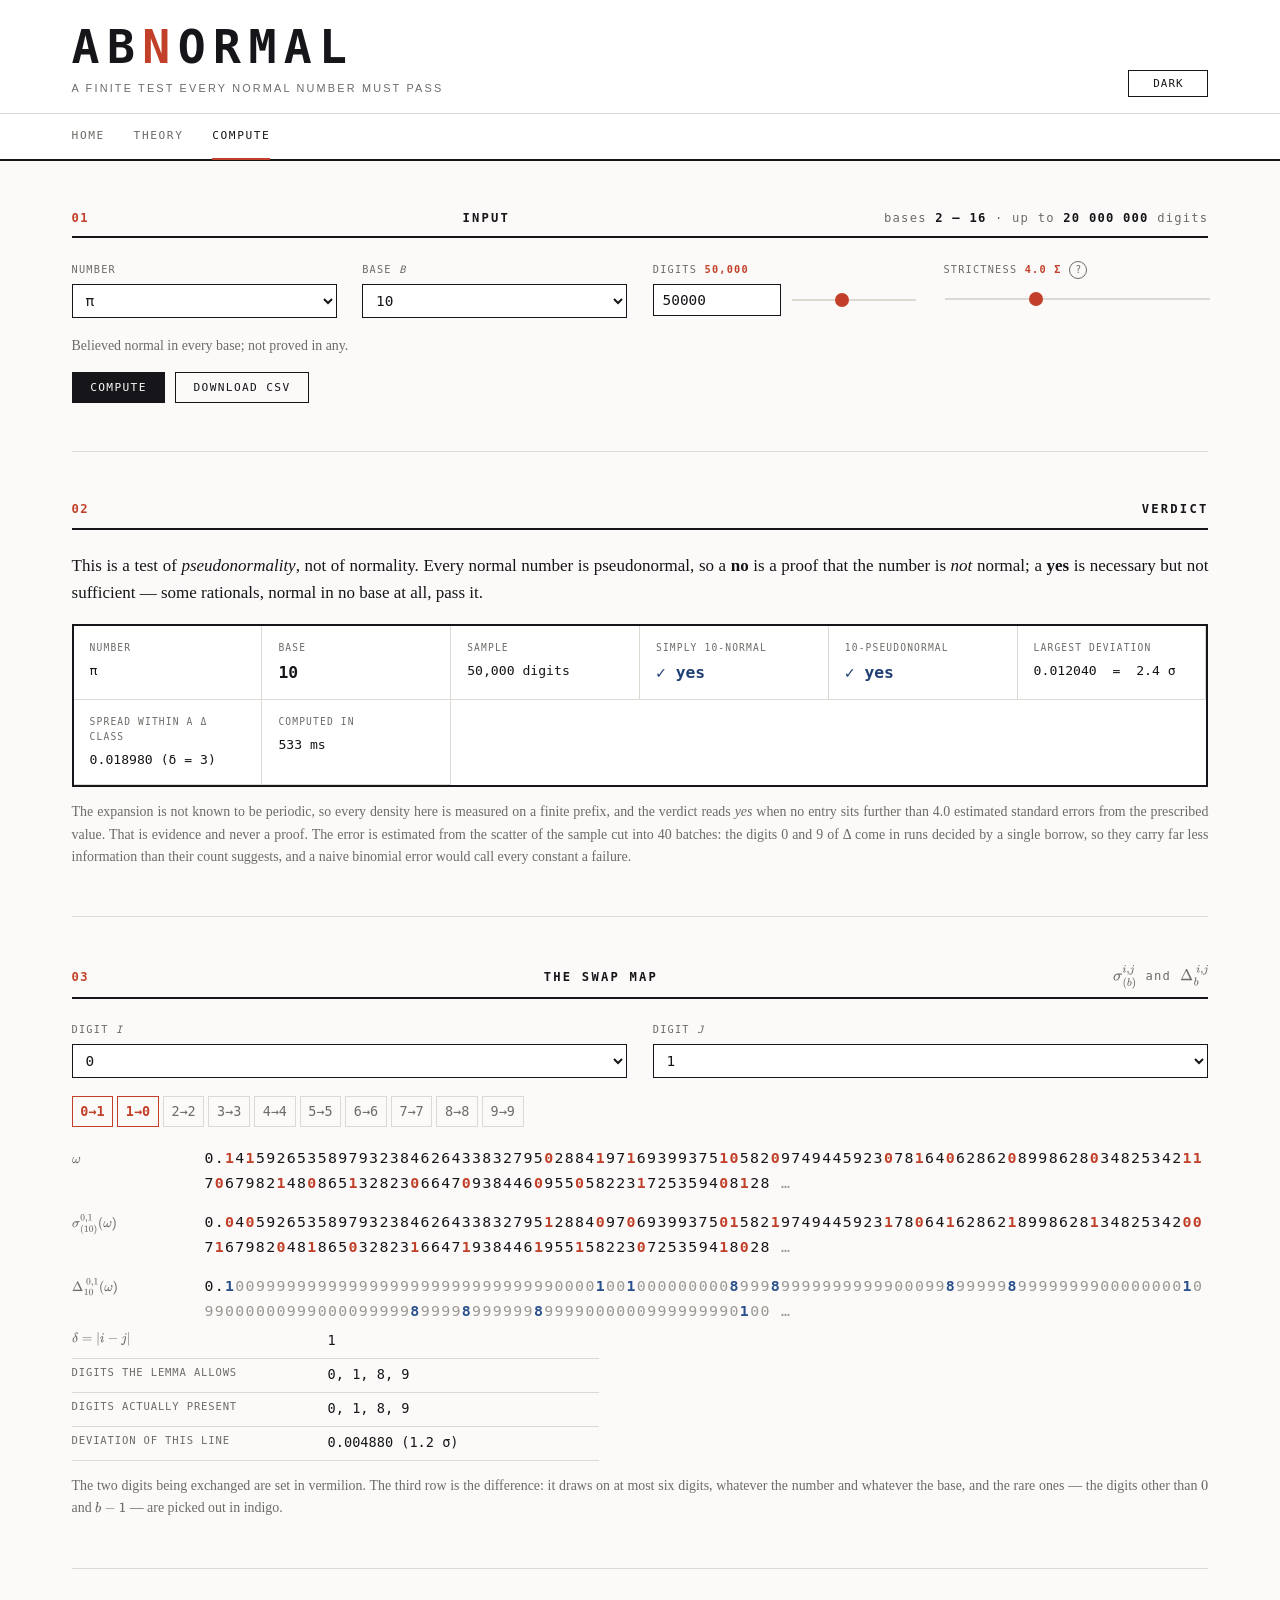
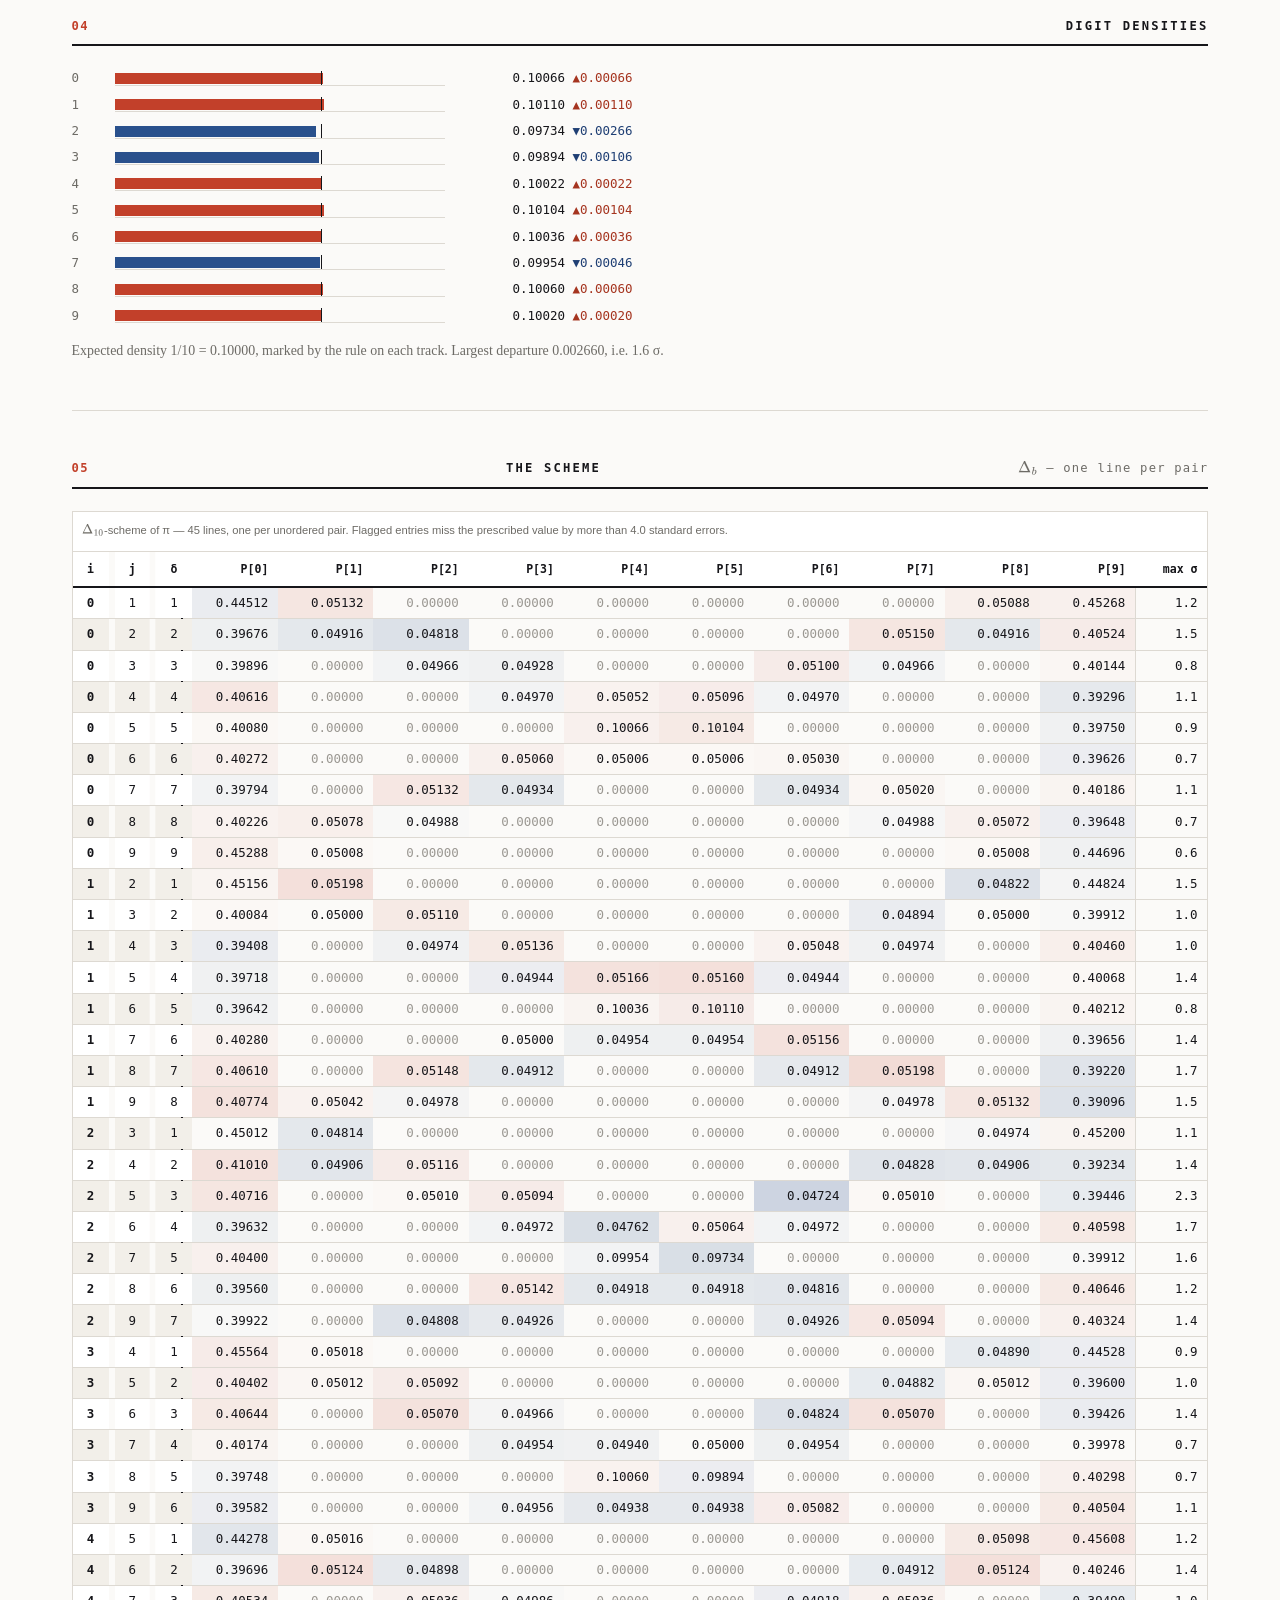
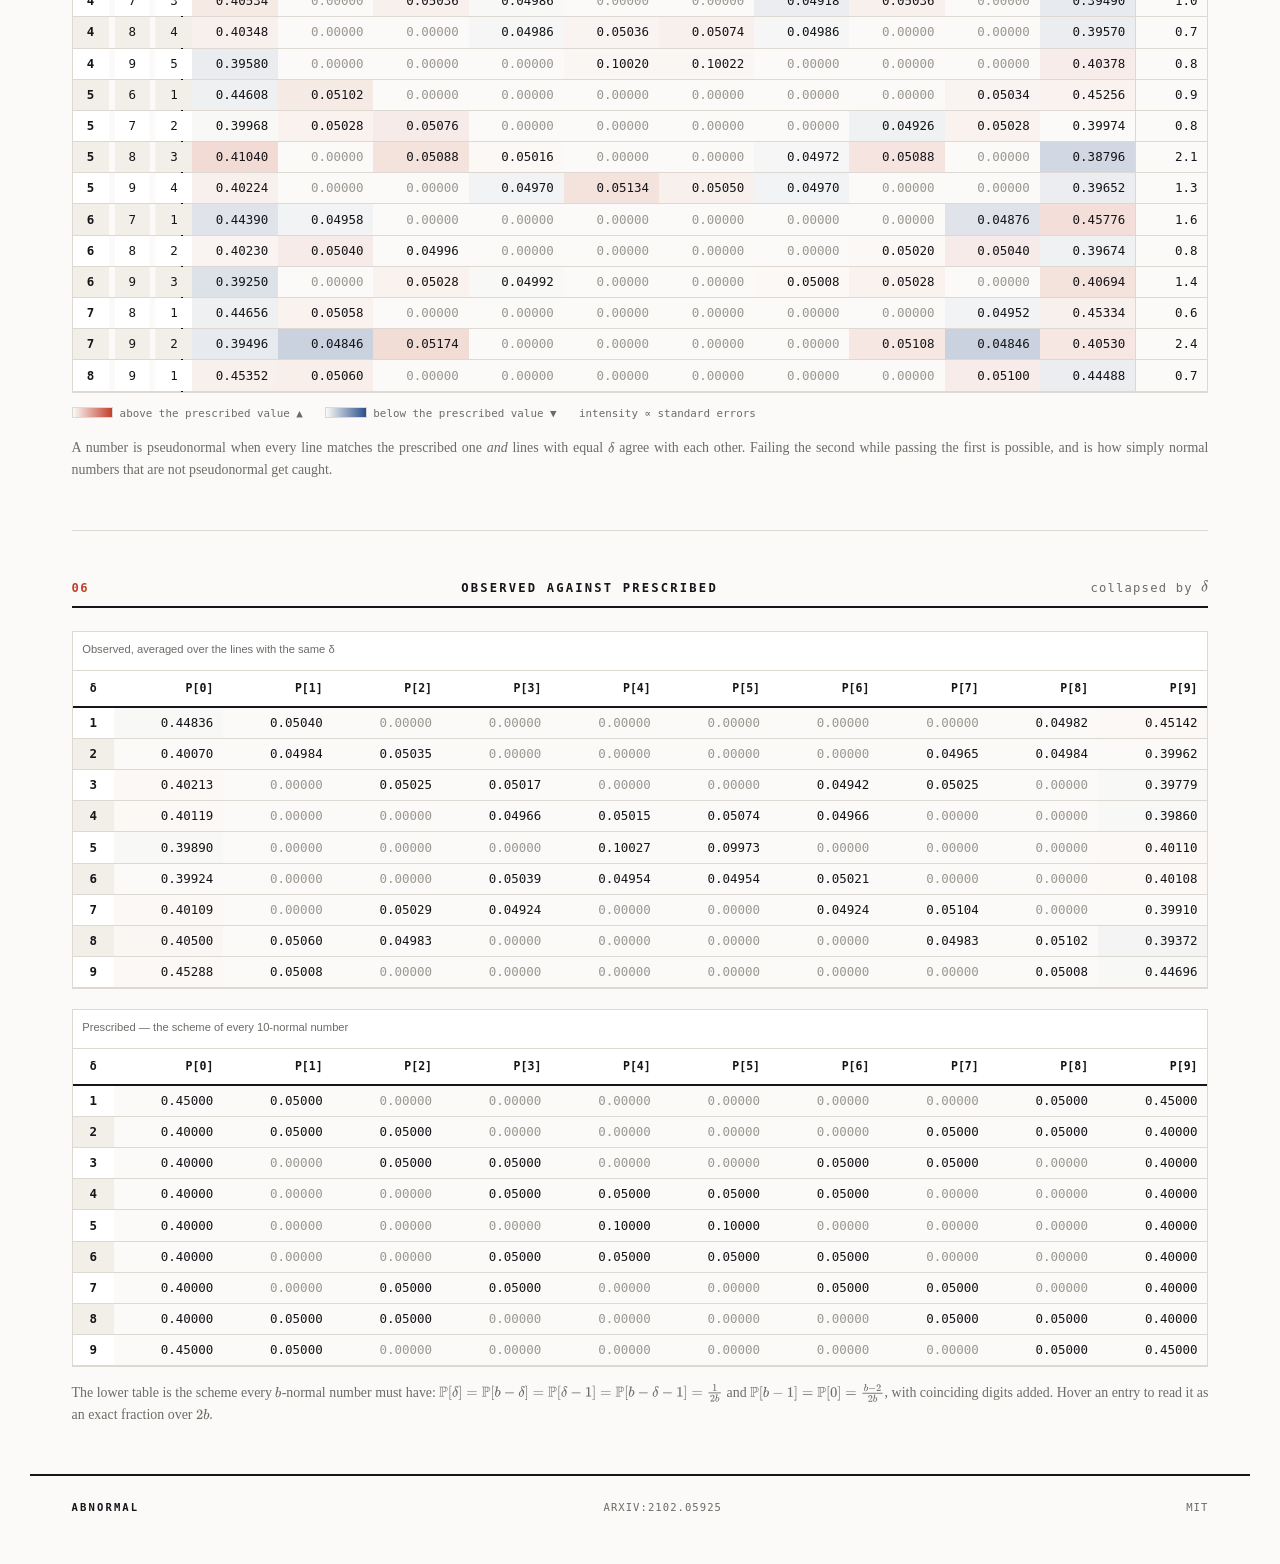
==== commit 5d53fff9: "20M for digit sources, log slider fix, visible progress, strictness help, cache-busting, pseudonorma" ====
--- a/compute.html
+++ b/compute.html
@@ -4,9 +4,9 @@
 <meta charset="utf-8">
 <meta name="viewport" content="width=device-width, initial-scale=1">
 <title>ABNORMAL — compute</title>
-<meta name="description" content="Compute the swap map, the digit densities and the full Δ_b-scheme of a real number in any base from 2 to 16, up to 200000 digits.">
+<meta name="description" content="Compute the swap map, the digit densities and the full Δ_b-scheme of a real number in any base from 2 to 16, up to 20 million digits.">
 <link rel="icon" href="data:image/svg+xml;utf8,<svg xmlns='http://www.w3.org/2000/svg' viewBox='0 0 64 64'><rect width='64' height='64' fill='%2316161a'/><path d='M32 13 L52 51 H12 Z' fill='none' stroke='%23c2402a' stroke-width='4' stroke-linejoin='round'/><circle cx='24' cy='42' r='3.6' fill='%23fbfaf8'/><circle cx='40' cy='42' r='3.6' fill='%23fbfaf8'/></svg>">
-<link rel="stylesheet" href="assets/css/abnormal.css">
+<link rel="stylesheet" href="assets/css/abnormal.css?v=2">
 <script>document.documentElement.dataset.theme = (function(){try{return localStorage.getItem('abnormal-theme')||'light'}catch(e){return 'light'}})();</script>
 <script>
   window.MathJax = {
@@ -22,7 +22,7 @@
   <div class="masthead-inner">
     <div class="brand">
       <h1 class="wordmark" data-mark="2"><a href="index.html">ABNORMAL</a></h1>
-      <p class="expand">a finite test for an infinite property</p>
+      <p class="expand">a finite test every normal number must pass</p>
     </div>
     <div class="toggles">
       <button id="themeBtn" class="toggle" type="button">dark</button>
@@ -59,10 +59,21 @@
         </div>
       </div>
       <div class="ctrl">
-        <label for="zmax">Strictness <span class="echo" id="zEcho"></span></label>
+        <label for="zmax">Strictness <span class="echo" id="zEcho"></span>
+          <button type="button" class="qmark" id="zHelpBtn" aria-expanded="false" aria-controls="zHelp" title="What is this?">?</button>
+        </label>
         <input type="range" id="zmax" class="slider" min="4" max="16" step="1" value="8">
       </div>
     </div>
+
+    <p class="help-pop" id="zHelp" hidden>
+      <b>Strictness</b> is the tolerance of the verdict, in standard errors (σ). On a
+      finite prefix each density is only measured, so it never lands exactly on the
+      prescribed value; the run is called pseudonormal when no entry sits further than
+      this many σ from where it should be. Lower is more forgiving, higher is more
+      suspicious. It only affects measured (non-periodic) numbers — for a rational the
+      whole period is known and the check is exact, so the slider does nothing.
+    </p>
 
     <div class="custom-panel" id="customWrap" hidden>
       <span class="phead">Your own number</span>
@@ -108,6 +119,7 @@
 
     <section class="block">
       <h2 data-n="02">Verdict</h2>
+      <p class="lead">This is a test of <em>pseudonormality</em>, not of normality. Every normal number is pseudonormal, so a <b>no</b> is a proof that the number is <em>not</em> normal; a <b>yes</b> is necessary but not sufficient — some rationals, normal in no base at all, pass it.</p>
       <div class="verdict" id="verdict"></div>
       <p class="help" id="verdictNote"></p>
     </section>
@@ -164,11 +176,11 @@
   <span>MIT</span>
 </footer>
 
-<script src="assets/js/shell.js"></script>
+<script src="assets/js/shell.js?v=2"></script>
 <script id="MathJax-script" src="assets/vendor/tex-svg.js"></script>
-<script src="assets/js/bignum.js"></script>
-<script src="assets/js/library.js"></script>
-<script src="assets/js/scheme.js"></script>
-<script src="assets/js/compute.js"></script>
+<script src="assets/js/bignum.js?v=2"></script>
+<script src="assets/js/library.js?v=2"></script>
+<script src="assets/js/scheme.js?v=2"></script>
+<script src="assets/js/compute.js?v=2"></script>
 </body>
 </html>
--- a/assets/css/abnormal.css
+++ b/assets/css/abnormal.css
@@ -526,6 +526,36 @@
   margin-top: 0.4rem;
 }
 .progress-line b { color: var(--ink); font-weight: 700; }
+/* the percentage, large enough to read across the room */
+.progress-pct { font-variant-numeric: tabular-nums; }
+
+/* the little question mark next to a control, and the note it reveals */
+.qmark {
+  font-family: var(--mono);
+  font-size: 0.62rem;
+  line-height: 1;
+  width: 1.15rem;
+  height: 1.15rem;
+  border: 1px solid var(--mid);
+  border-radius: 50%;
+  background: transparent;
+  color: var(--mid);
+  cursor: pointer;
+  padding: 0;
+  vertical-align: middle;
+}
+.qmark:hover, .qmark[aria-expanded="true"] { border-color: var(--hot); color: var(--hot); }
+.help-pop[hidden] { display: none !important; }
+.help-pop {
+  font-size: 0.86rem;
+  color: var(--mid);
+  max-width: 60ch;
+  border-left: 3px solid var(--cool);
+  background: var(--sheet);
+  padding: 0.7rem 0.9rem;
+  margin: 0 0 1.1rem;
+}
+.help-pop b { color: var(--ink); }
 
 /* ---------- the custom panel ---------- */
 
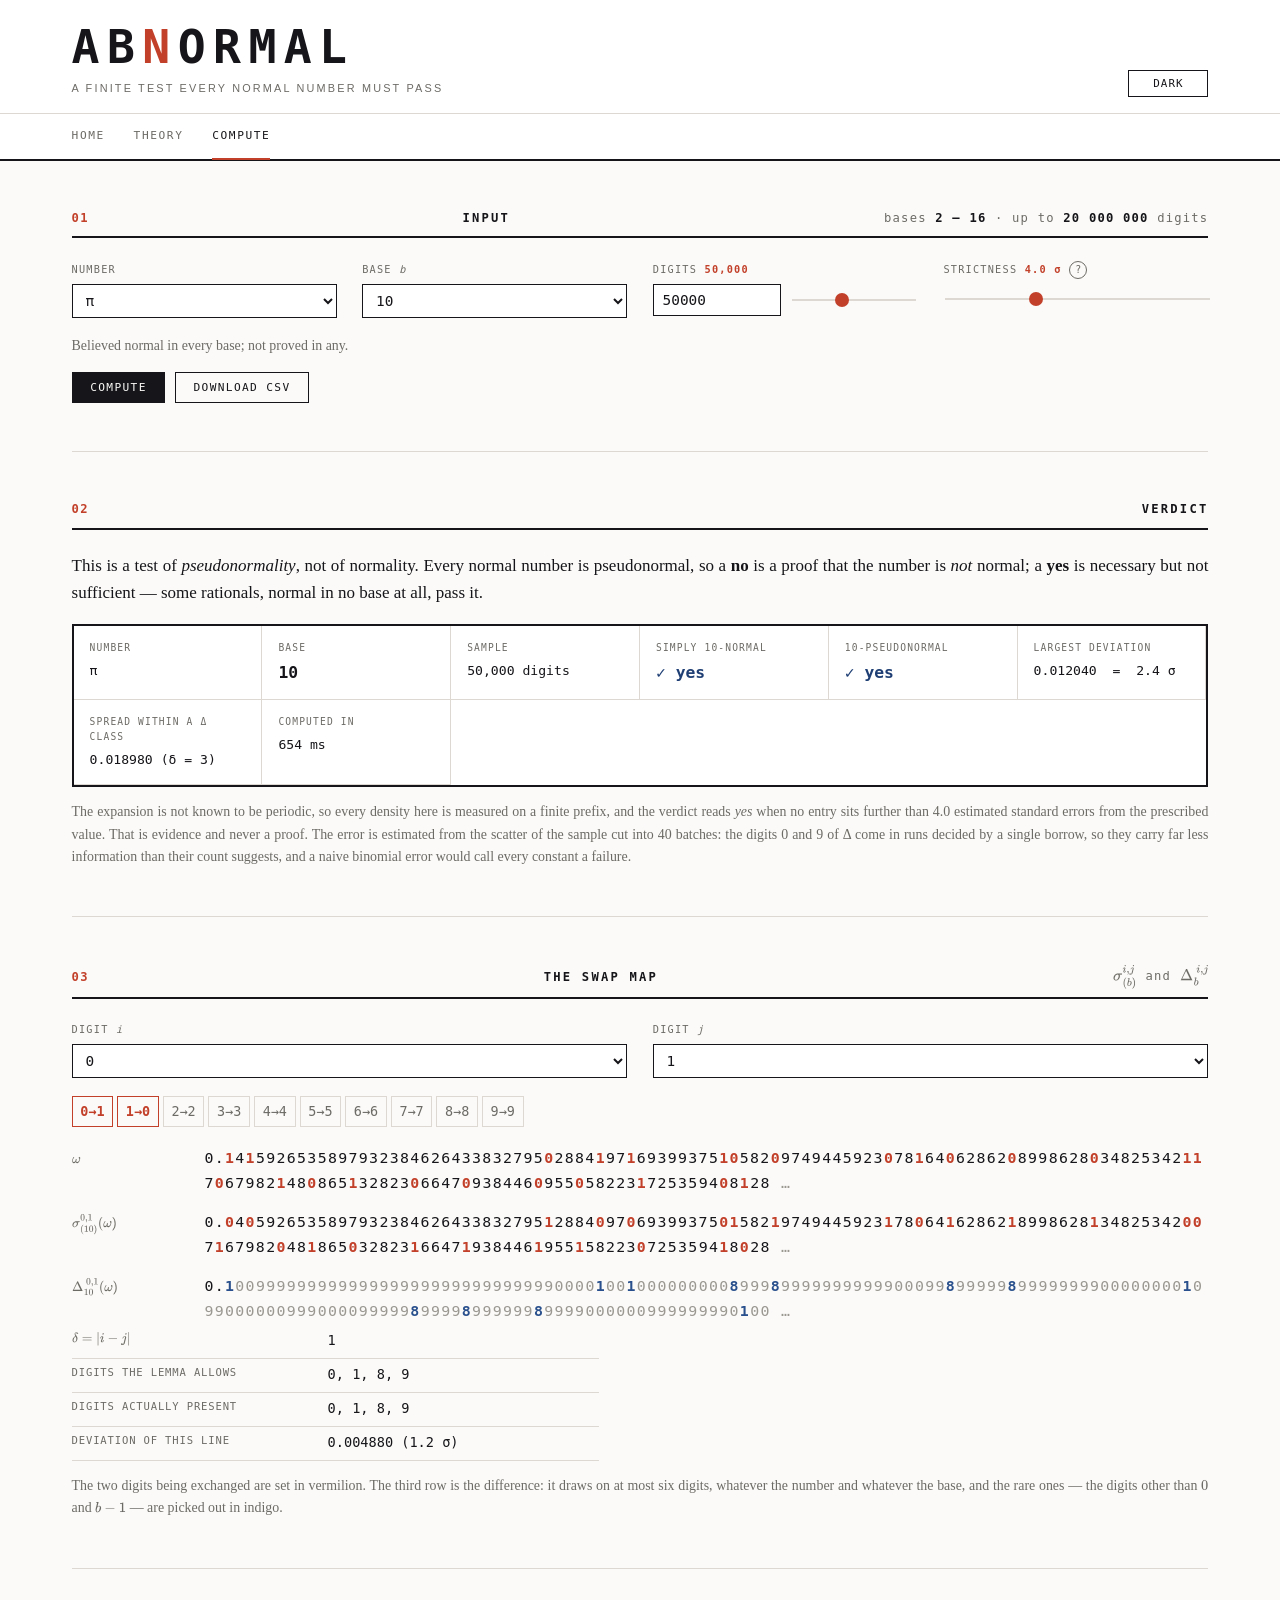
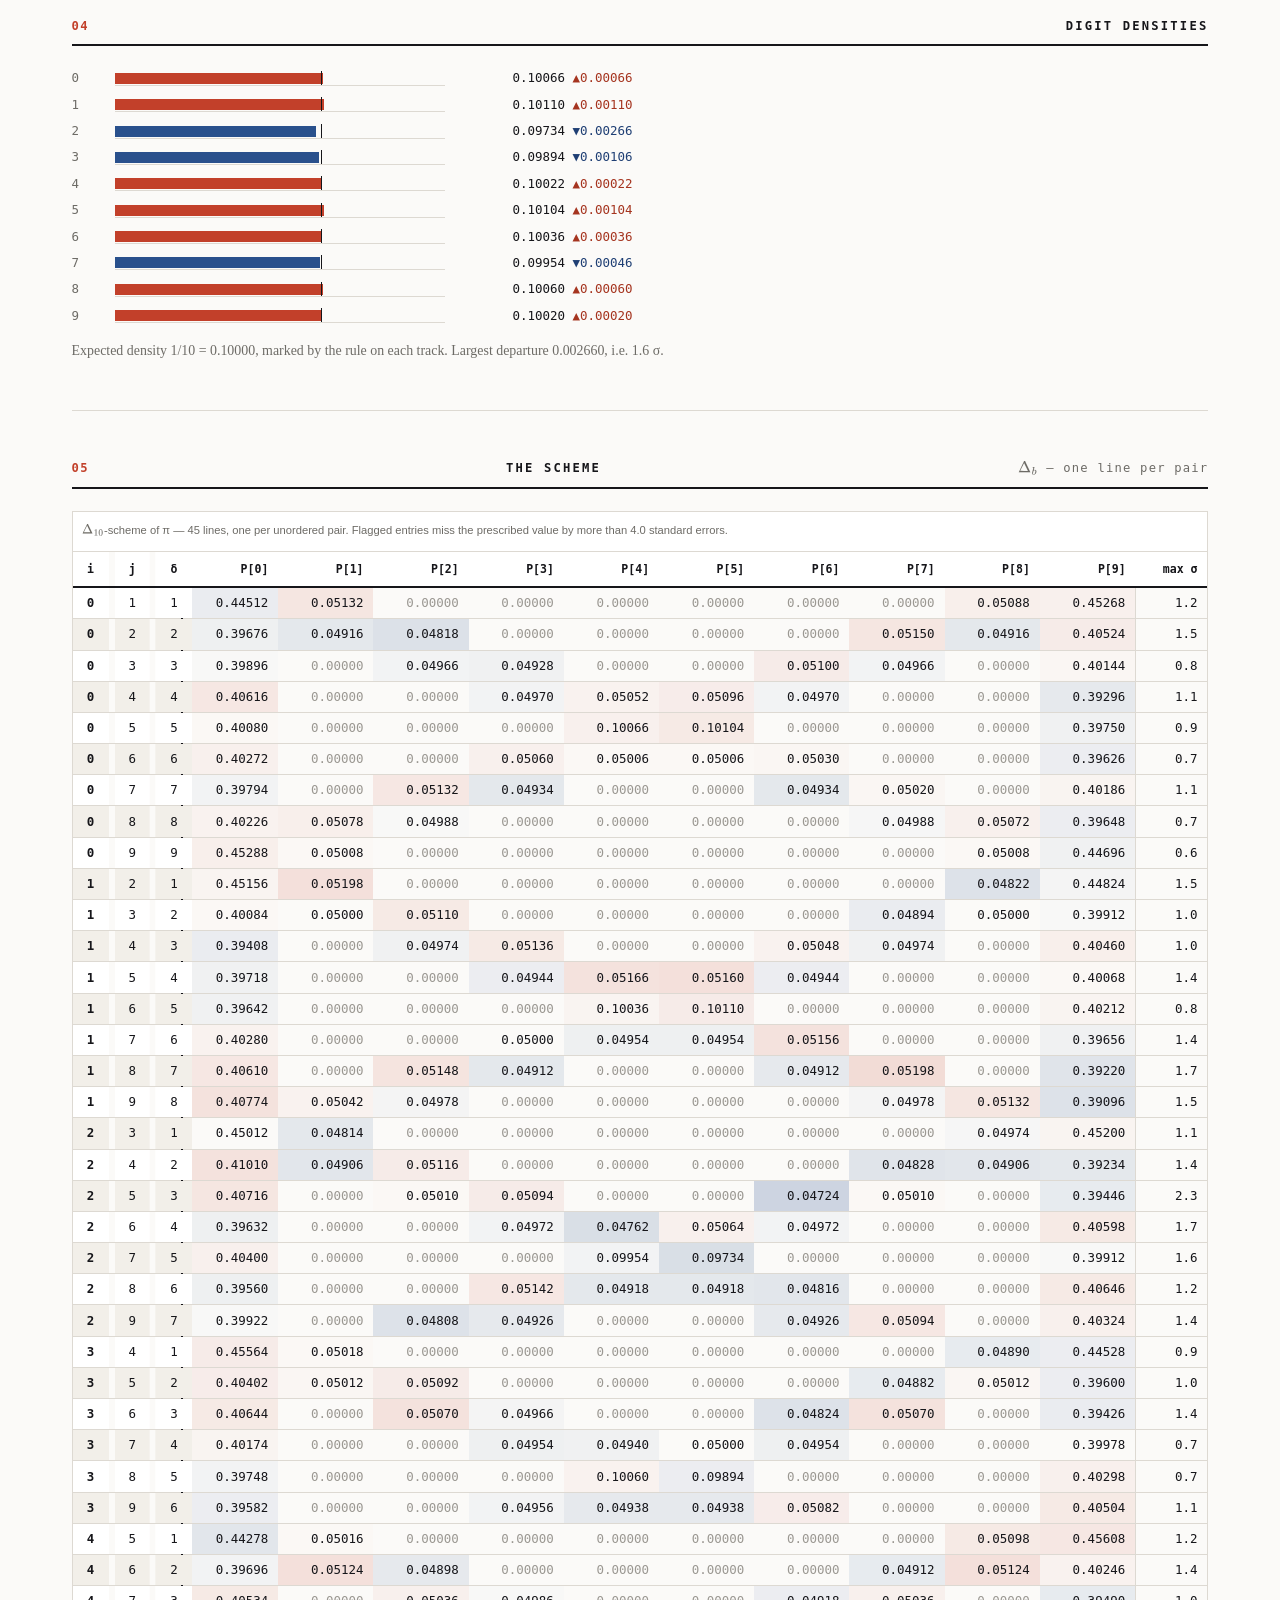
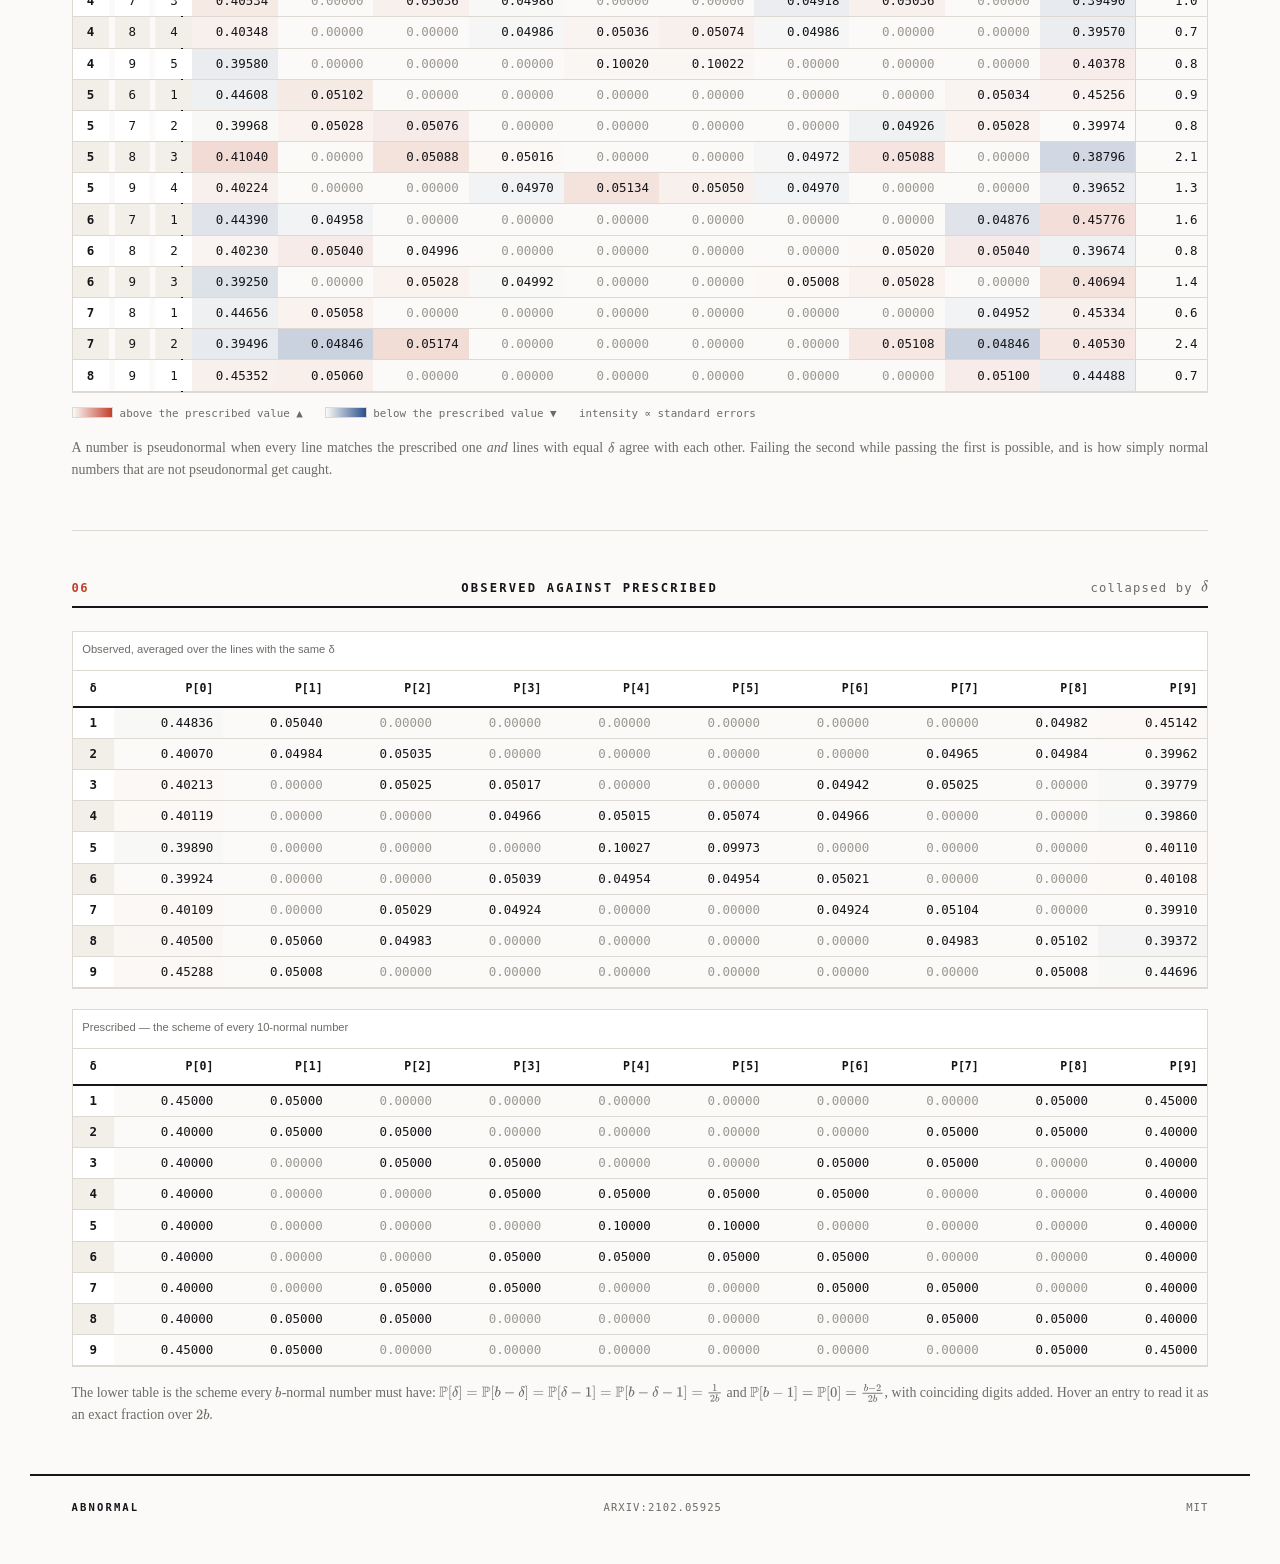
==== commit c13186ba: "2M cap for analytic constants, fix base/sigma uppercasing, Champernowne note, cache-bust v3" ====
--- a/compute.html
+++ b/compute.html
@@ -6,7 +6,7 @@
 <title>ABNORMAL — compute</title>
 <meta name="description" content="Compute the swap map, the digit densities and the full Δ_b-scheme of a real number in any base from 2 to 16, up to 20 million digits.">
 <link rel="icon" href="data:image/svg+xml;utf8,<svg xmlns='http://www.w3.org/2000/svg' viewBox='0 0 64 64'><rect width='64' height='64' fill='%2316161a'/><path d='M32 13 L52 51 H12 Z' fill='none' stroke='%23c2402a' stroke-width='4' stroke-linejoin='round'/><circle cx='24' cy='42' r='3.6' fill='%23fbfaf8'/><circle cx='40' cy='42' r='3.6' fill='%23fbfaf8'/></svg>">
-<link rel="stylesheet" href="assets/css/abnormal.css?v=2">
+<link rel="stylesheet" href="assets/css/abnormal.css?v=3">
 <script>document.documentElement.dataset.theme = (function(){try{return localStorage.getItem('abnormal-theme')||'light'}catch(e){return 'light'}})();</script>
 <script>
   window.MathJax = {
@@ -176,11 +176,11 @@
   <span>MIT</span>
 </footer>
 
-<script src="assets/js/shell.js?v=2"></script>
+<script src="assets/js/shell.js?v=3"></script>
 <script id="MathJax-script" src="assets/vendor/tex-svg.js"></script>
-<script src="assets/js/bignum.js?v=2"></script>
-<script src="assets/js/library.js?v=2"></script>
-<script src="assets/js/scheme.js?v=2"></script>
-<script src="assets/js/compute.js?v=2"></script>
+<script src="assets/js/bignum.js?v=3"></script>
+<script src="assets/js/library.js?v=3"></script>
+<script src="assets/js/scheme.js?v=3"></script>
+<script src="assets/js/compute.js?v=3"></script>
 </body>
 </html>
--- a/assets/css/abnormal.css
+++ b/assets/css/abnormal.css
@@ -445,7 +445,11 @@
   text-transform: uppercase;
   color: var(--mid);
 }
-.echo { color: var(--hot); font-weight: 700; }
+/* The label words are set upper-case for style, but a base is the letter b and
+   a standard error is a lower-case σ; upper-casing them would turn b into B and
+   σ into Σ (summation), which is a different symbol. Mathematics keeps its case. */
+.ctrl label i, .ctrl label .echo, .ctrl label .var { text-transform: none; }
+.echo { color: var(--hot); font-weight: 700; text-transform: none; }
 .inline { display: flex; gap: 0.55rem; align-items: center; flex-wrap: wrap; }
 .inline .slider { flex: 1 1 7rem; min-width: 0; }
 .row-actions { display: flex; gap: 0.6rem; flex-wrap: wrap; align-items: center; margin-top: 0.3rem; }
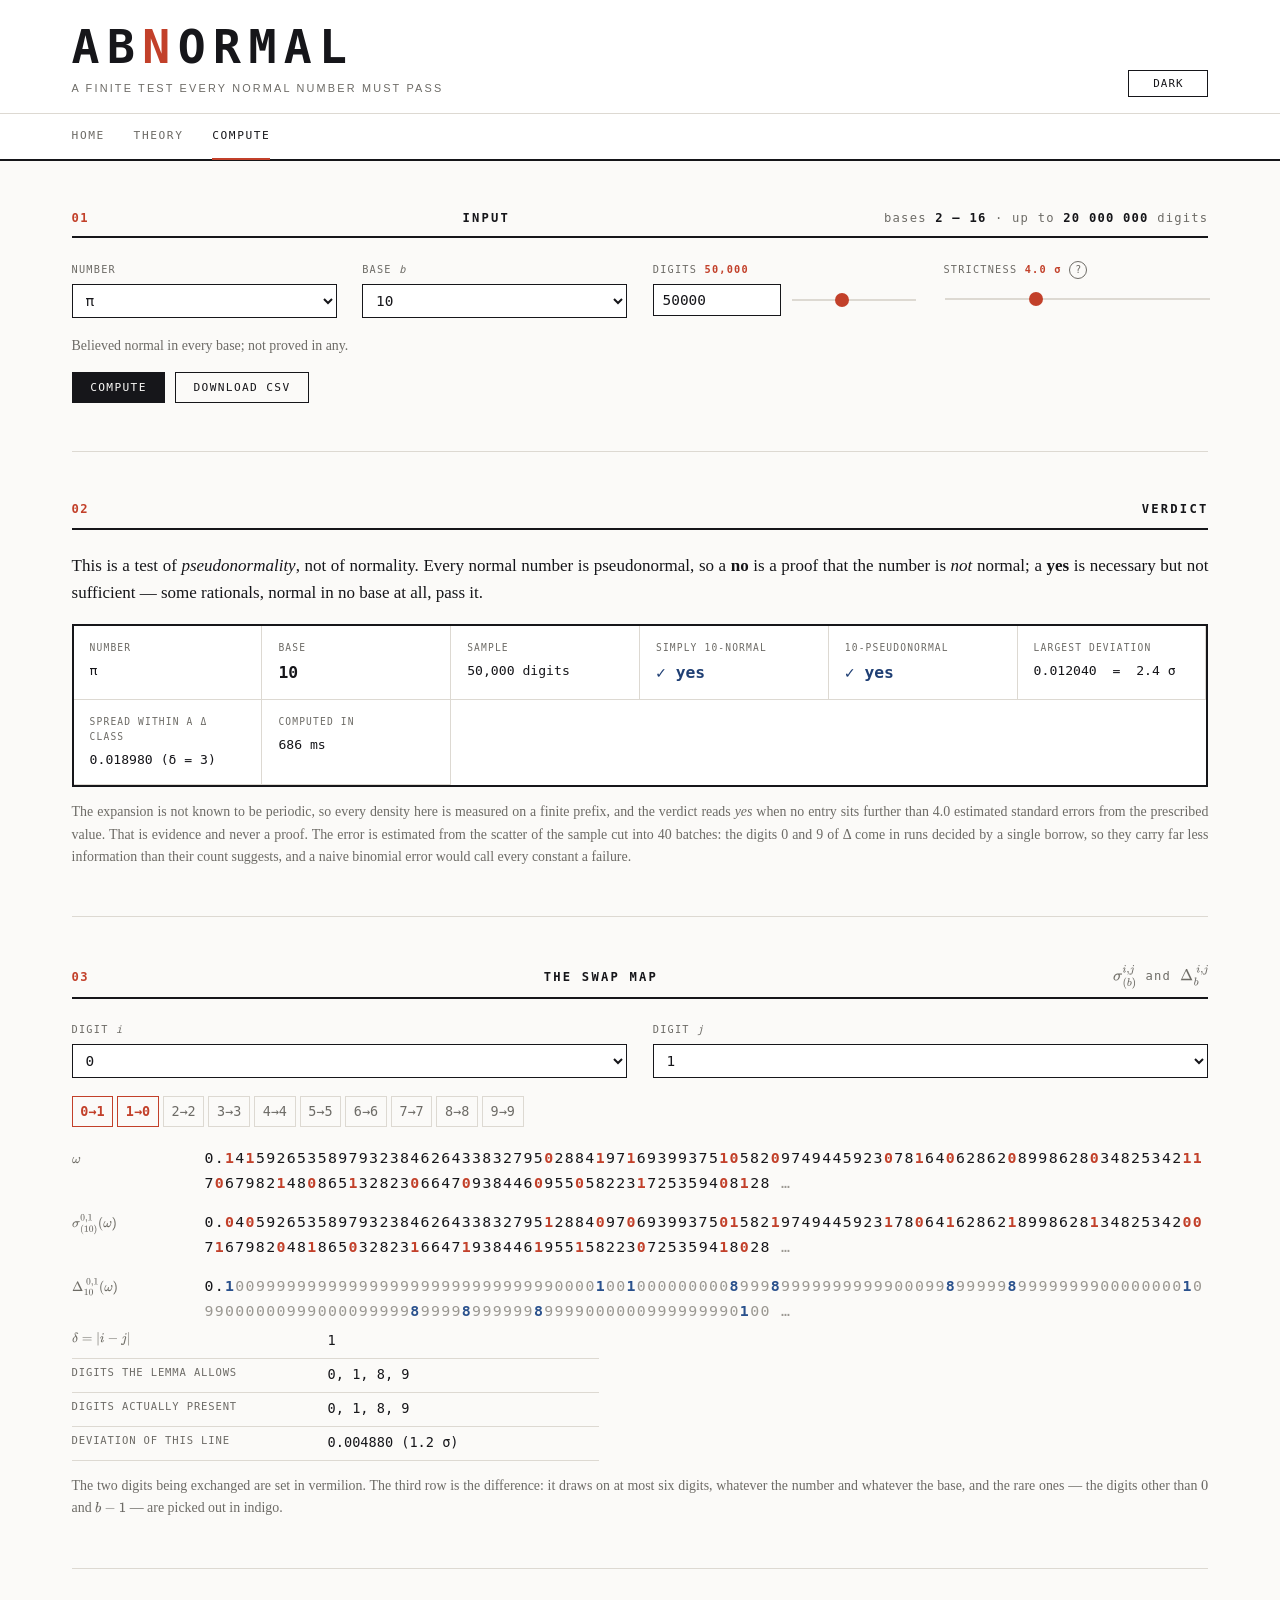
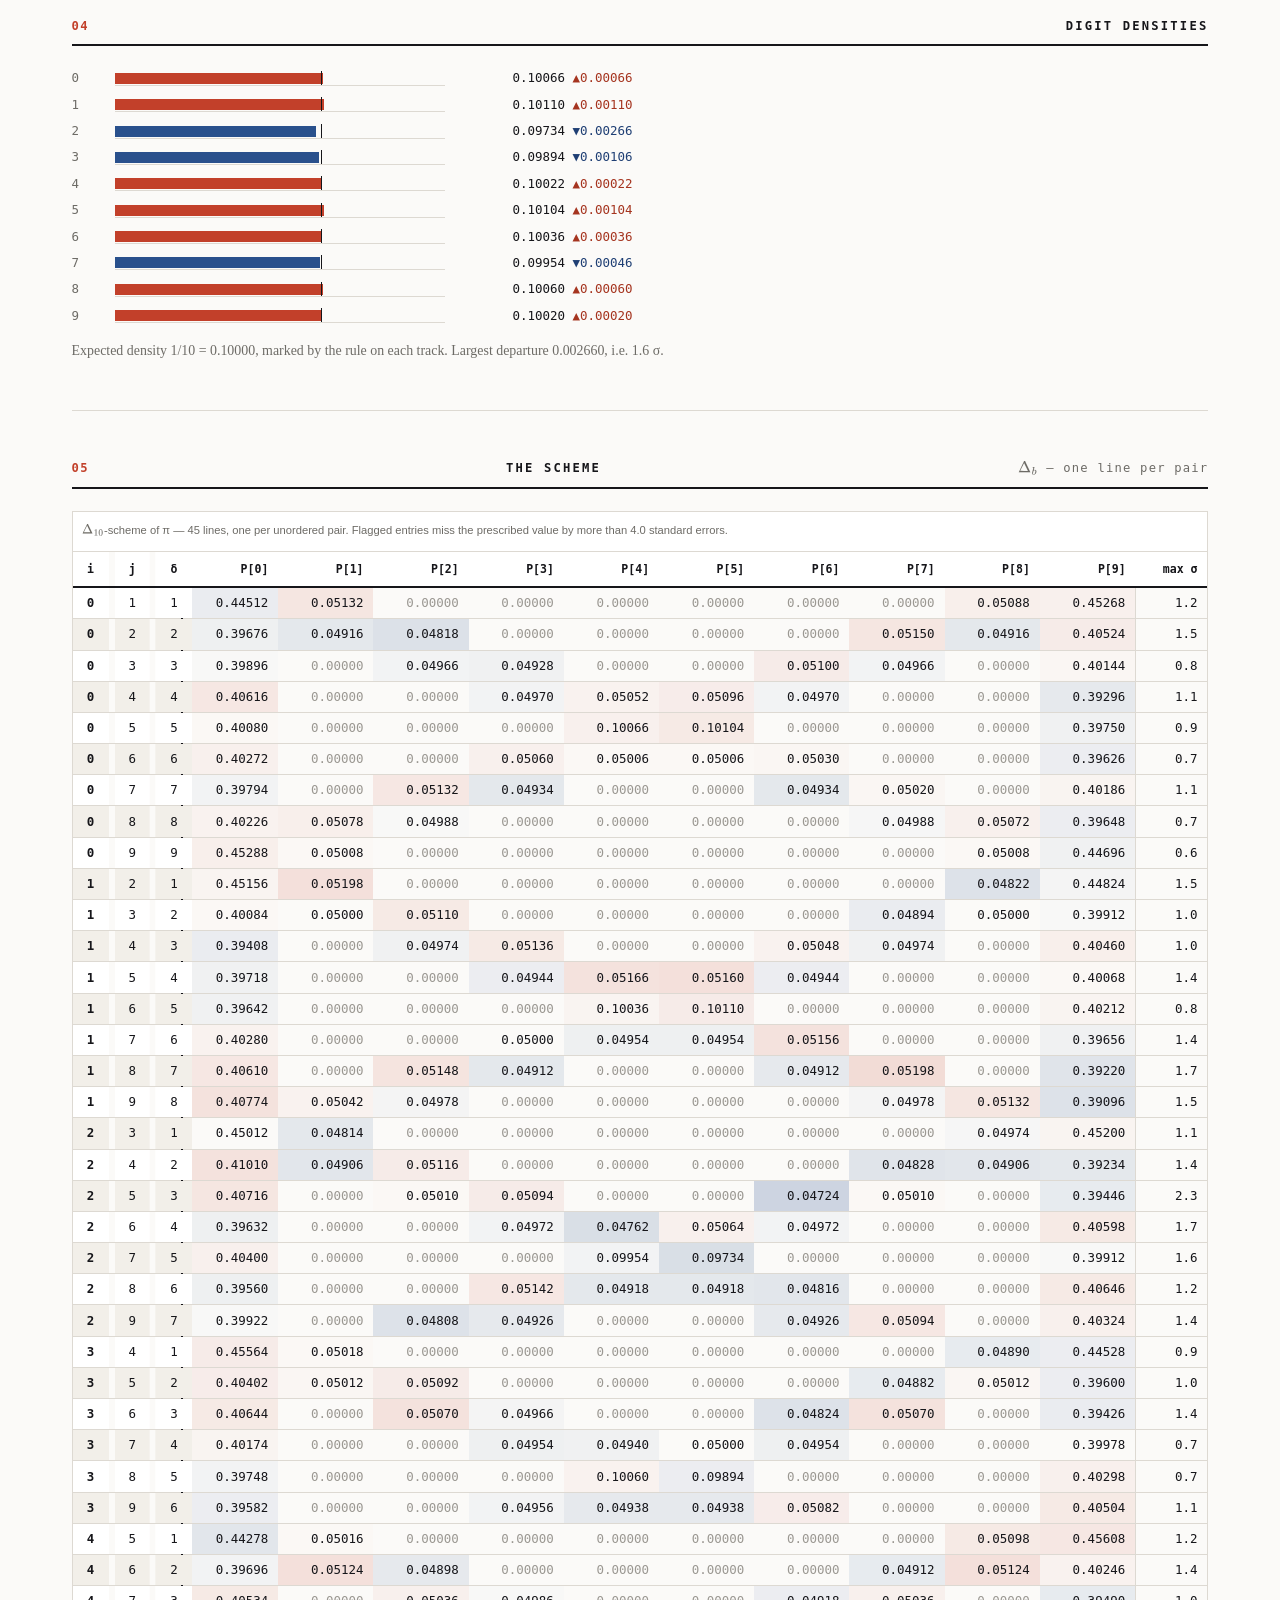
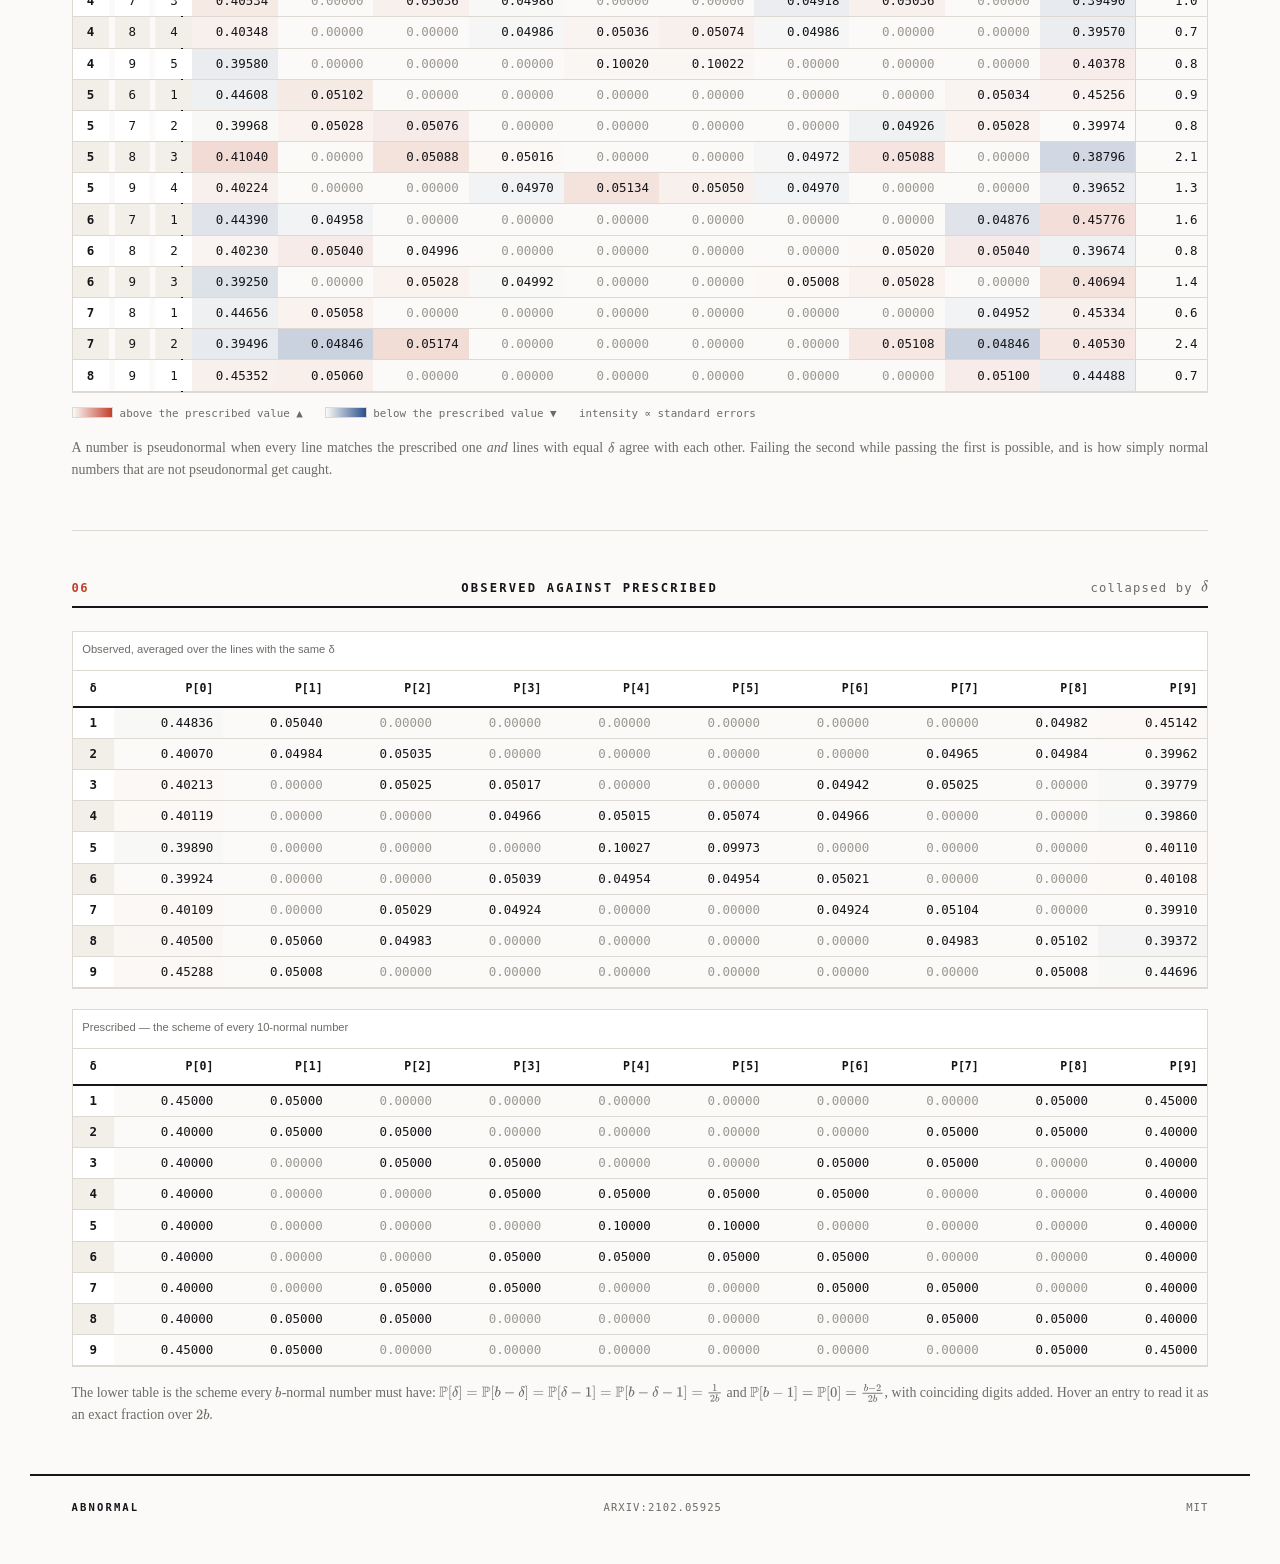
==== commit d83fd16a: "Time in seconds, Champernowne estimate, animated set diagram, clean titles" ====
--- a/compute.html
+++ b/compute.html
@@ -3,10 +3,10 @@
 <head>
 <meta charset="utf-8">
 <meta name="viewport" content="width=device-width, initial-scale=1">
-<title>ABNORMAL — compute</title>
+<title>ABNORMAL</title>
 <meta name="description" content="Compute the swap map, the digit densities and the full Δ_b-scheme of a real number in any base from 2 to 16, up to 20 million digits.">
 <link rel="icon" href="data:image/svg+xml;utf8,<svg xmlns='http://www.w3.org/2000/svg' viewBox='0 0 64 64'><rect width='64' height='64' fill='%2316161a'/><path d='M32 13 L52 51 H12 Z' fill='none' stroke='%23c2402a' stroke-width='4' stroke-linejoin='round'/><circle cx='24' cy='42' r='3.6' fill='%23fbfaf8'/><circle cx='40' cy='42' r='3.6' fill='%23fbfaf8'/></svg>">
-<link rel="stylesheet" href="assets/css/abnormal.css?v=3">
+<link rel="stylesheet" href="assets/css/abnormal.css?v=7">
 <script>document.documentElement.dataset.theme = (function(){try{return localStorage.getItem('abnormal-theme')||'light'}catch(e){return 'light'}})();</script>
 <script>
   window.MathJax = {
@@ -176,11 +176,11 @@
   <span>MIT</span>
 </footer>
 
-<script src="assets/js/shell.js?v=3"></script>
+<script src="assets/js/shell.js?v=7"></script>
 <script id="MathJax-script" src="assets/vendor/tex-svg.js"></script>
-<script src="assets/js/bignum.js?v=3"></script>
-<script src="assets/js/library.js?v=3"></script>
-<script src="assets/js/scheme.js?v=3"></script>
-<script src="assets/js/compute.js?v=3"></script>
+<script src="assets/js/bignum.js?v=7"></script>
+<script src="assets/js/library.js?v=7"></script>
+<script src="assets/js/scheme.js?v=7"></script>
+<script src="assets/js/compute.js?v=7"></script>
 </body>
 </html>
--- a/assets/css/abnormal.css
+++ b/assets/css/abnormal.css
@@ -738,6 +738,54 @@
 .barval .dev.over { color: var(--hot-ink); }
 .barval .dev.under { color: var(--cool-ink); }
 
+/* ---------- set diagram ---------- */
+
+.setfig { margin: 1.8rem 0; max-width: 100%; }
+/* direct child only: MathJax renders each inline formula as a nested <svg>,
+   and a bare `.setfig svg` would stretch those to full width too. */
+.setfig > svg { width: 100%; height: auto; display: block; }
+.setfig > svg .ring ellipse {
+  fill: none;
+  stroke: var(--ink);
+  stroke-width: 1.4;
+  vector-effect: non-scaling-stroke;
+}
+.setfig > svg .ring.cool ellipse { fill: color-mix(in srgb, var(--cool) 9%, transparent); stroke: var(--cool); }
+.setfig > svg .ring.hot ellipse { fill: color-mix(in srgb, var(--hot) 13%, transparent); stroke: var(--hot); }
+.setfig > svg .ring text {
+  font-family: var(--serif);
+  font-size: 27px;
+  fill: var(--ink);
+}
+.setfig > svg .ring.cool text { fill: var(--cool-ink); }
+.setfig > svg .ring.hot text { fill: var(--hot-ink); }
+.setfig > svg .ring text .sub { font-size: 17px; }
+.setfig figcaption {
+  font-size: 0.86rem;
+  color: var(--mid);
+  margin-top: 0.7rem;
+  max-width: var(--measure);
+  text-align: justify;
+  hyphens: auto;
+}
+
+/* the rings settle in one after another when the figure scrolls into view */
+.setfig .ring {
+  opacity: 0;
+  transform: scale(0.9);
+  transform-box: fill-box;
+  transform-origin: center;
+  transition: opacity 620ms ease, transform 620ms cubic-bezier(.2,.7,.2,1);
+  transition-delay: calc(var(--i) * 180ms);
+}
+.setfig.in .ring { opacity: 1; transform: none; }
+.setfig figcaption { opacity: 0; transition: opacity 500ms ease 1s; }
+.setfig.in figcaption { opacity: 1; }
+
+@media (prefers-reduced-motion: reduce) {
+  .setfig .ring, .setfig figcaption { opacity: 1; transform: none; transition: none; }
+}
+
 /* ---------- footer ---------- */
 
 footer {
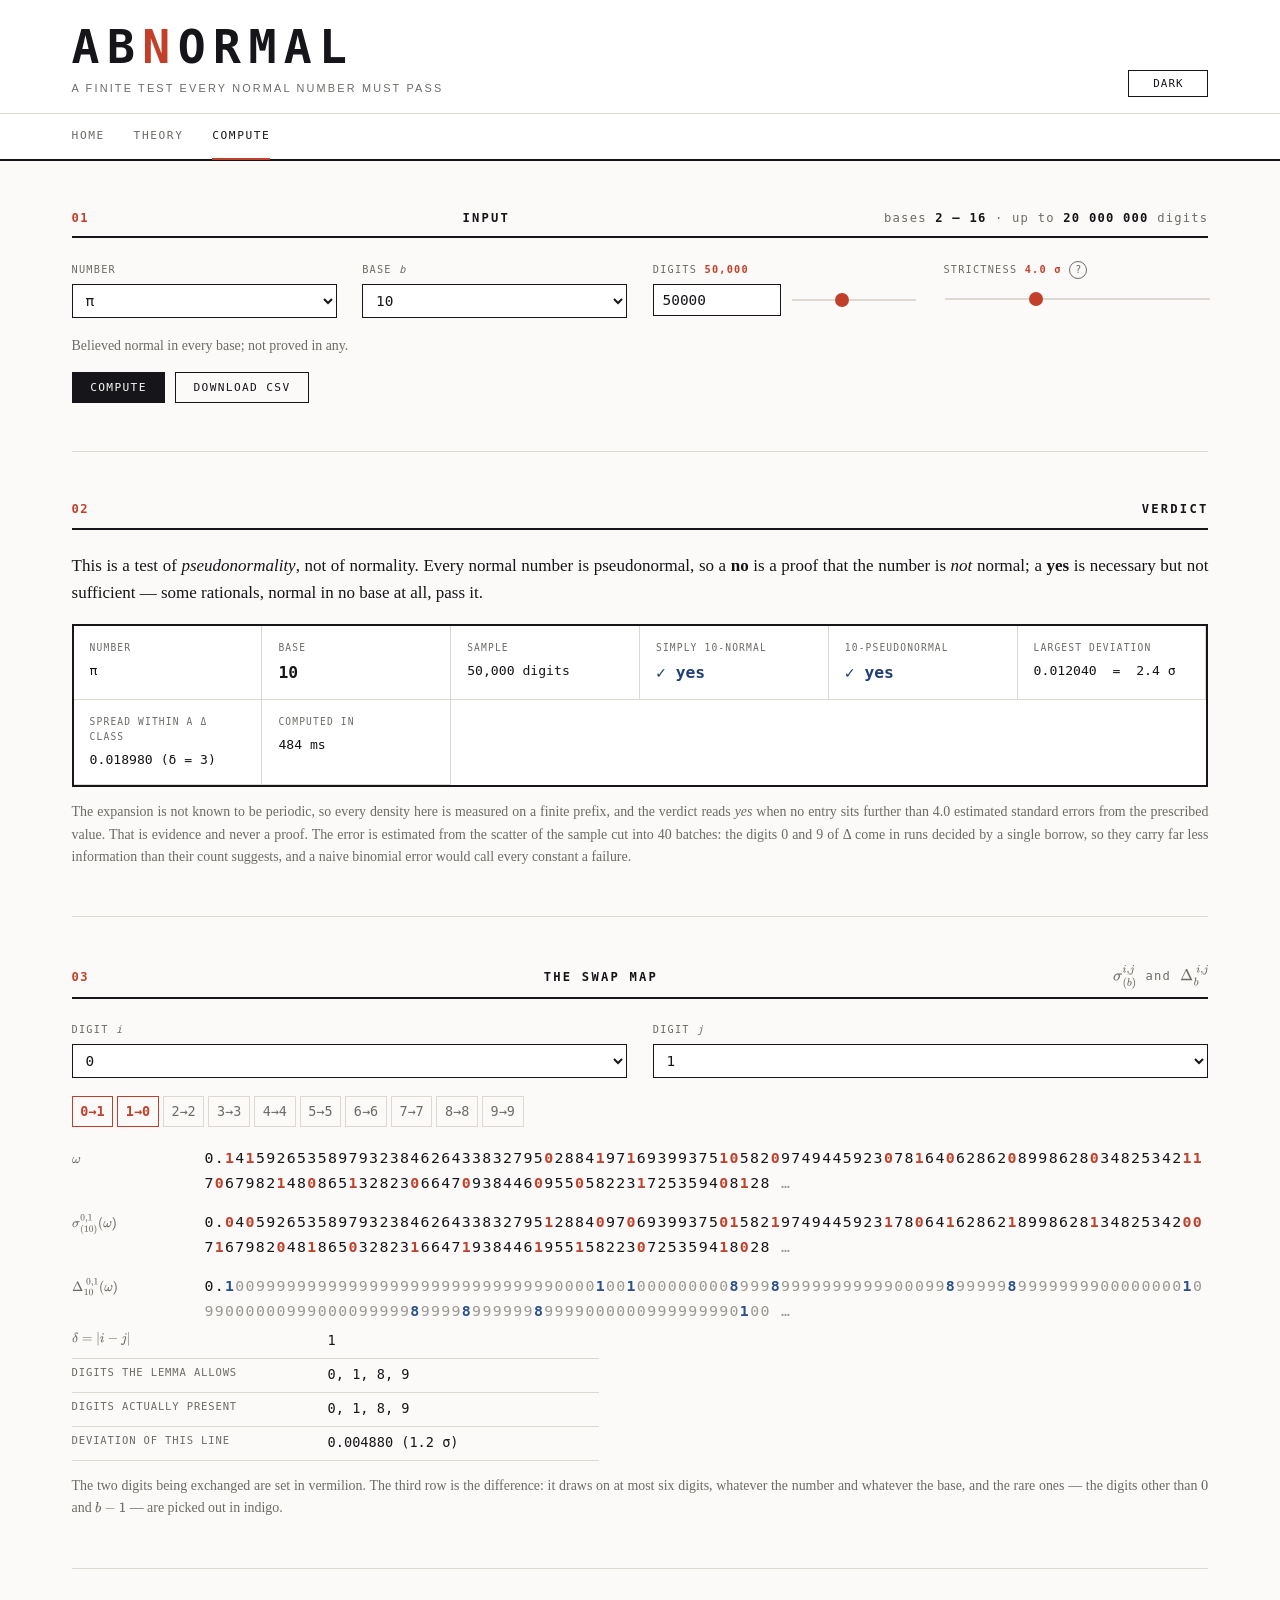
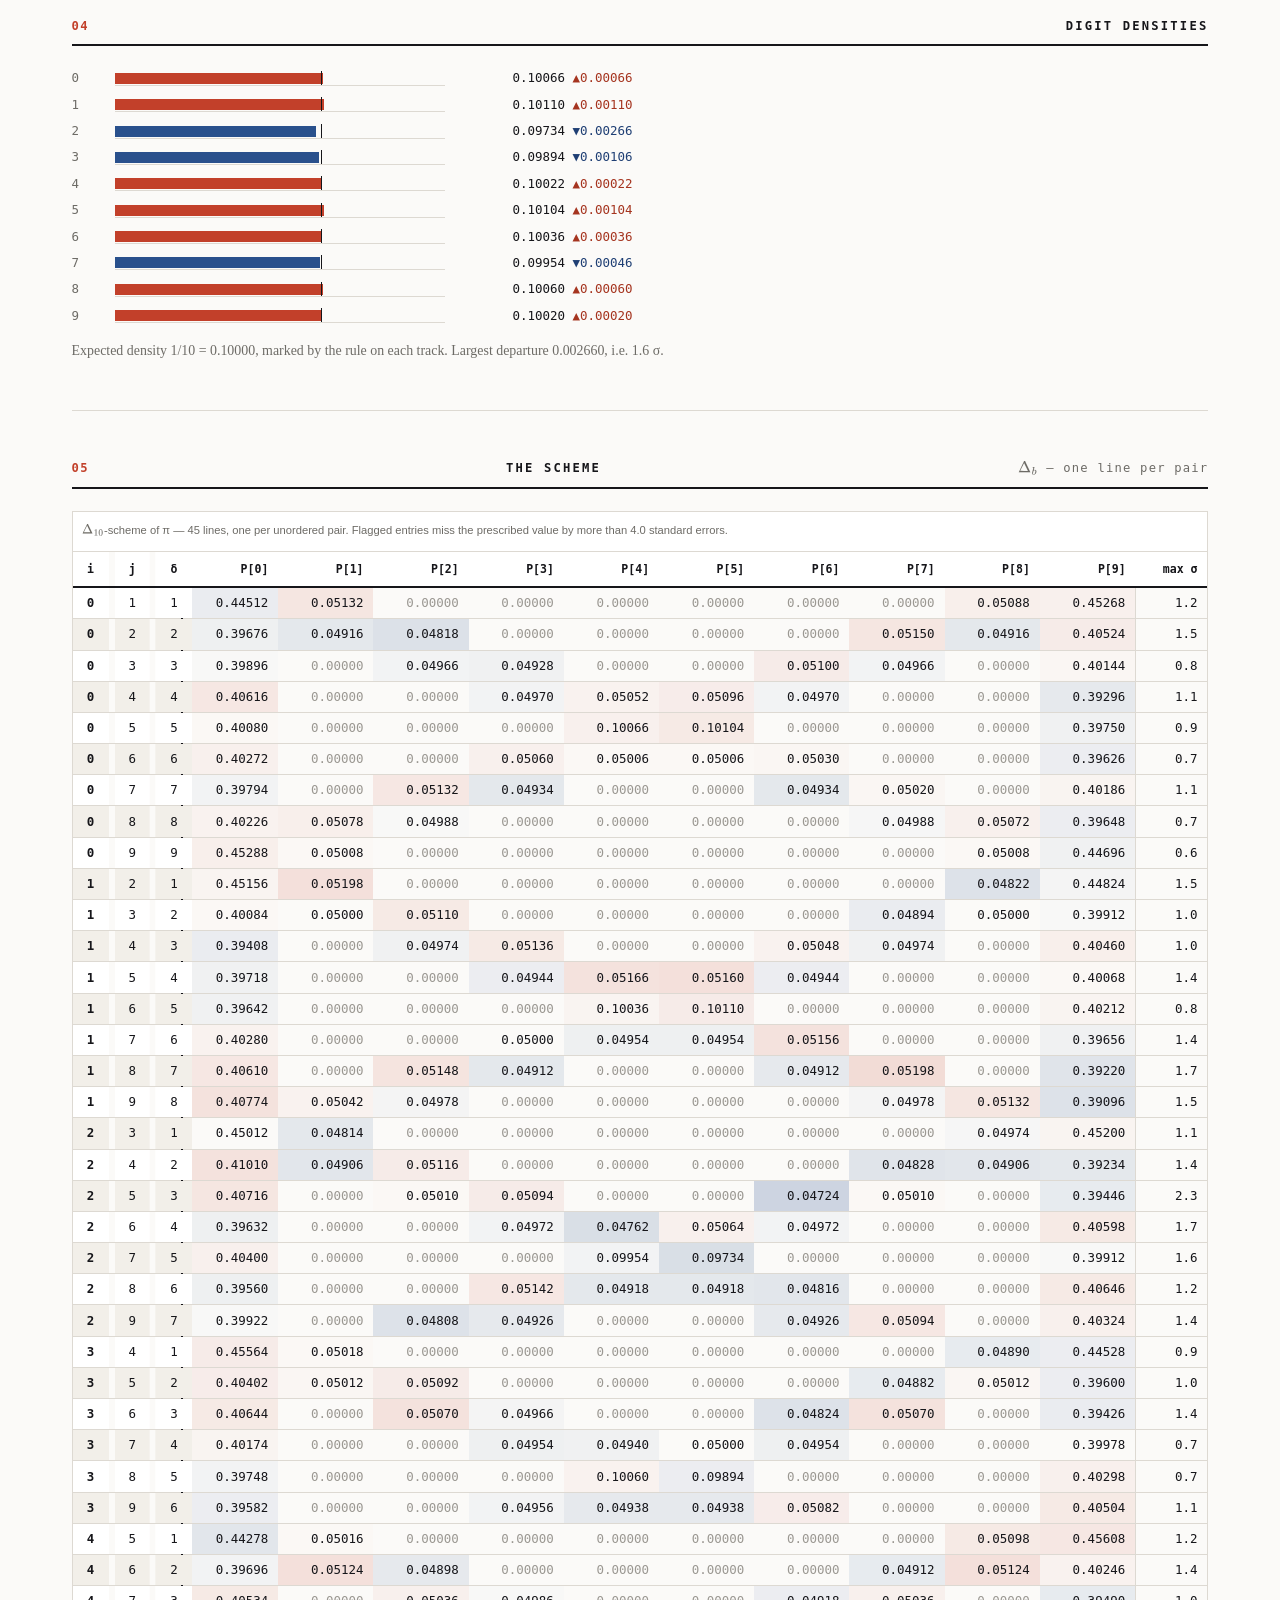
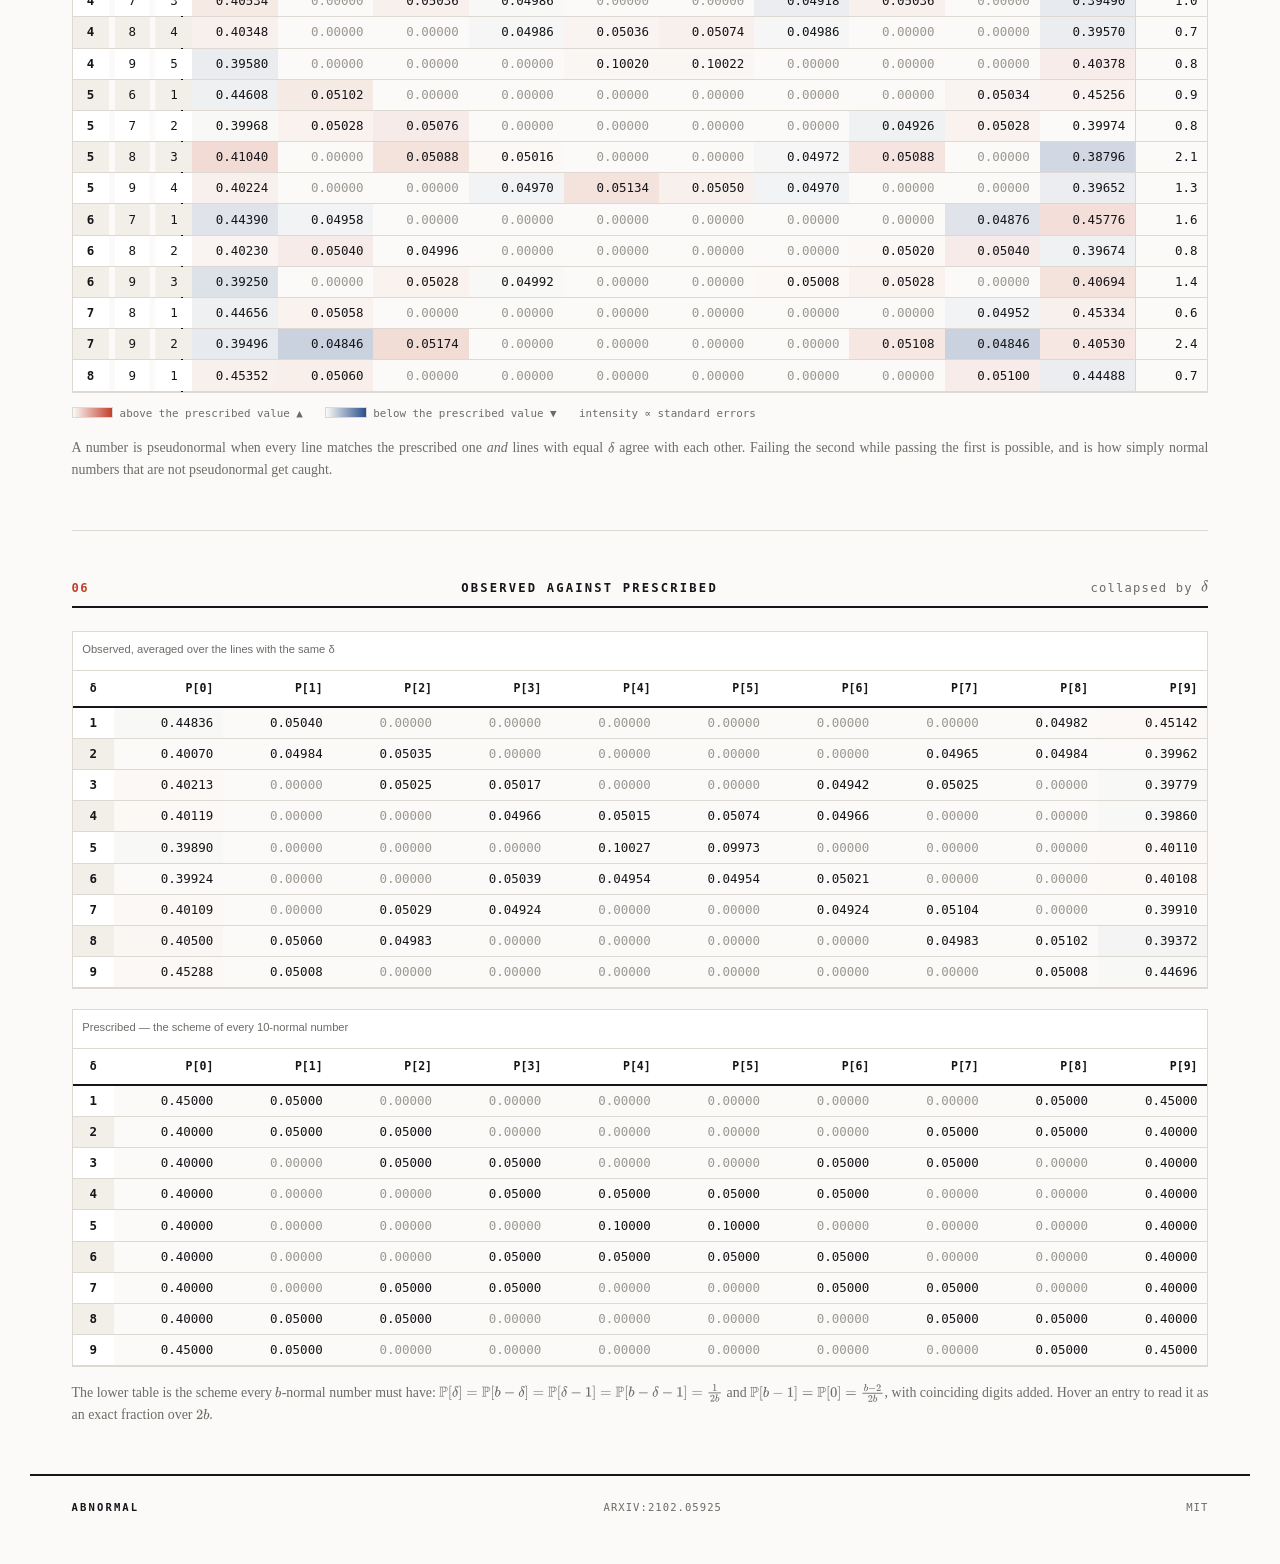
==== commit b348168b: "Center set labels, slow the reveal, Delta_b favicon" ====
--- a/compute.html
+++ b/compute.html
@@ -5,8 +5,8 @@
 <meta name="viewport" content="width=device-width, initial-scale=1">
 <title>ABNORMAL</title>
 <meta name="description" content="Compute the swap map, the digit densities and the full Δ_b-scheme of a real number in any base from 2 to 16, up to 20 million digits.">
-<link rel="icon" href="data:image/svg+xml;utf8,<svg xmlns='http://www.w3.org/2000/svg' viewBox='0 0 64 64'><rect width='64' height='64' fill='%2316161a'/><path d='M32 13 L52 51 H12 Z' fill='none' stroke='%23c2402a' stroke-width='4' stroke-linejoin='round'/><circle cx='24' cy='42' r='3.6' fill='%23fbfaf8'/><circle cx='40' cy='42' r='3.6' fill='%23fbfaf8'/></svg>">
-<link rel="stylesheet" href="assets/css/abnormal.css?v=7">
+<link rel="icon" href="data:image/svg+xml;utf8,<svg xmlns='http://www.w3.org/2000/svg' viewBox='0 0 64 64'><rect width='64' height='64' fill='%2316161a'/><path d='M26 13 L45 46 H7 Z' fill='none' stroke='%23c2402a' stroke-width='5' stroke-linejoin='round'/><text x='43' y='57' font-family='Georgia,serif' font-style='italic' font-size='24' fill='%23fbfaf8'>b</text></svg>">
+<link rel="stylesheet" href="assets/css/abnormal.css?v=8">
 <script>document.documentElement.dataset.theme = (function(){try{return localStorage.getItem('abnormal-theme')||'light'}catch(e){return 'light'}})();</script>
 <script>
   window.MathJax = {
@@ -176,11 +176,11 @@
   <span>MIT</span>
 </footer>
 
-<script src="assets/js/shell.js?v=7"></script>
+<script src="assets/js/shell.js?v=8"></script>
 <script id="MathJax-script" src="assets/vendor/tex-svg.js"></script>
-<script src="assets/js/bignum.js?v=7"></script>
-<script src="assets/js/library.js?v=7"></script>
-<script src="assets/js/scheme.js?v=7"></script>
-<script src="assets/js/compute.js?v=7"></script>
+<script src="assets/js/bignum.js?v=8"></script>
+<script src="assets/js/library.js?v=8"></script>
+<script src="assets/js/scheme.js?v=8"></script>
+<script src="assets/js/compute.js?v=8"></script>
 </body>
 </html>
--- a/assets/css/abnormal.css
+++ b/assets/css/abnormal.css
@@ -756,6 +756,7 @@
   font-family: var(--serif);
   font-size: 27px;
   fill: var(--ink);
+  text-anchor: middle;
 }
 .setfig > svg .ring.cool text { fill: var(--cool-ink); }
 .setfig > svg .ring.hot text { fill: var(--hot-ink); }
@@ -775,11 +776,11 @@
   transform: scale(0.9);
   transform-box: fill-box;
   transform-origin: center;
-  transition: opacity 620ms ease, transform 620ms cubic-bezier(.2,.7,.2,1);
-  transition-delay: calc(var(--i) * 180ms);
+  transition: opacity 1000ms ease, transform 1000ms cubic-bezier(.2,.7,.2,1);
+  transition-delay: calc(var(--i) * 360ms);
 }
 .setfig.in .ring { opacity: 1; transform: none; }
-.setfig figcaption { opacity: 0; transition: opacity 500ms ease 1s; }
+.setfig figcaption { opacity: 0; transition: opacity 800ms ease 2.5s; }
 .setfig.in figcaption { opacity: 1; }
 
 @media (prefers-reduced-motion: reduce) {
